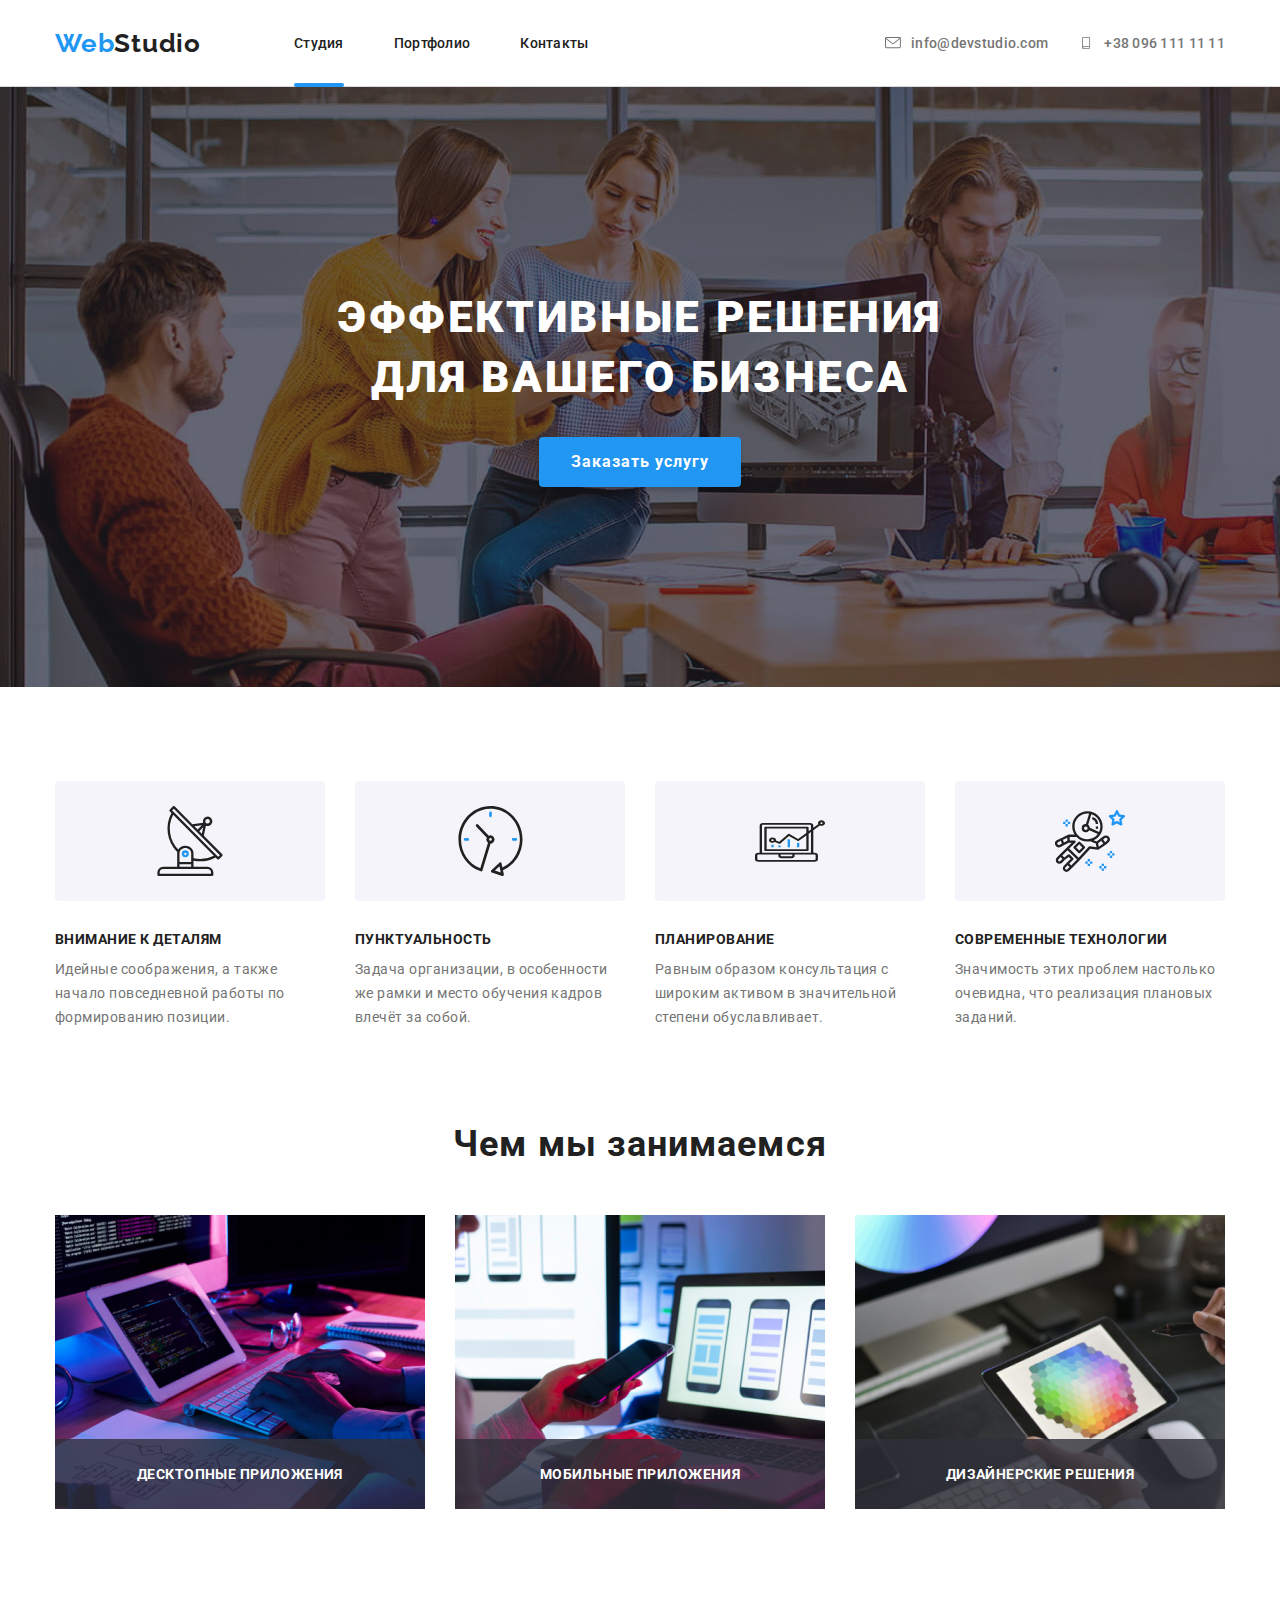
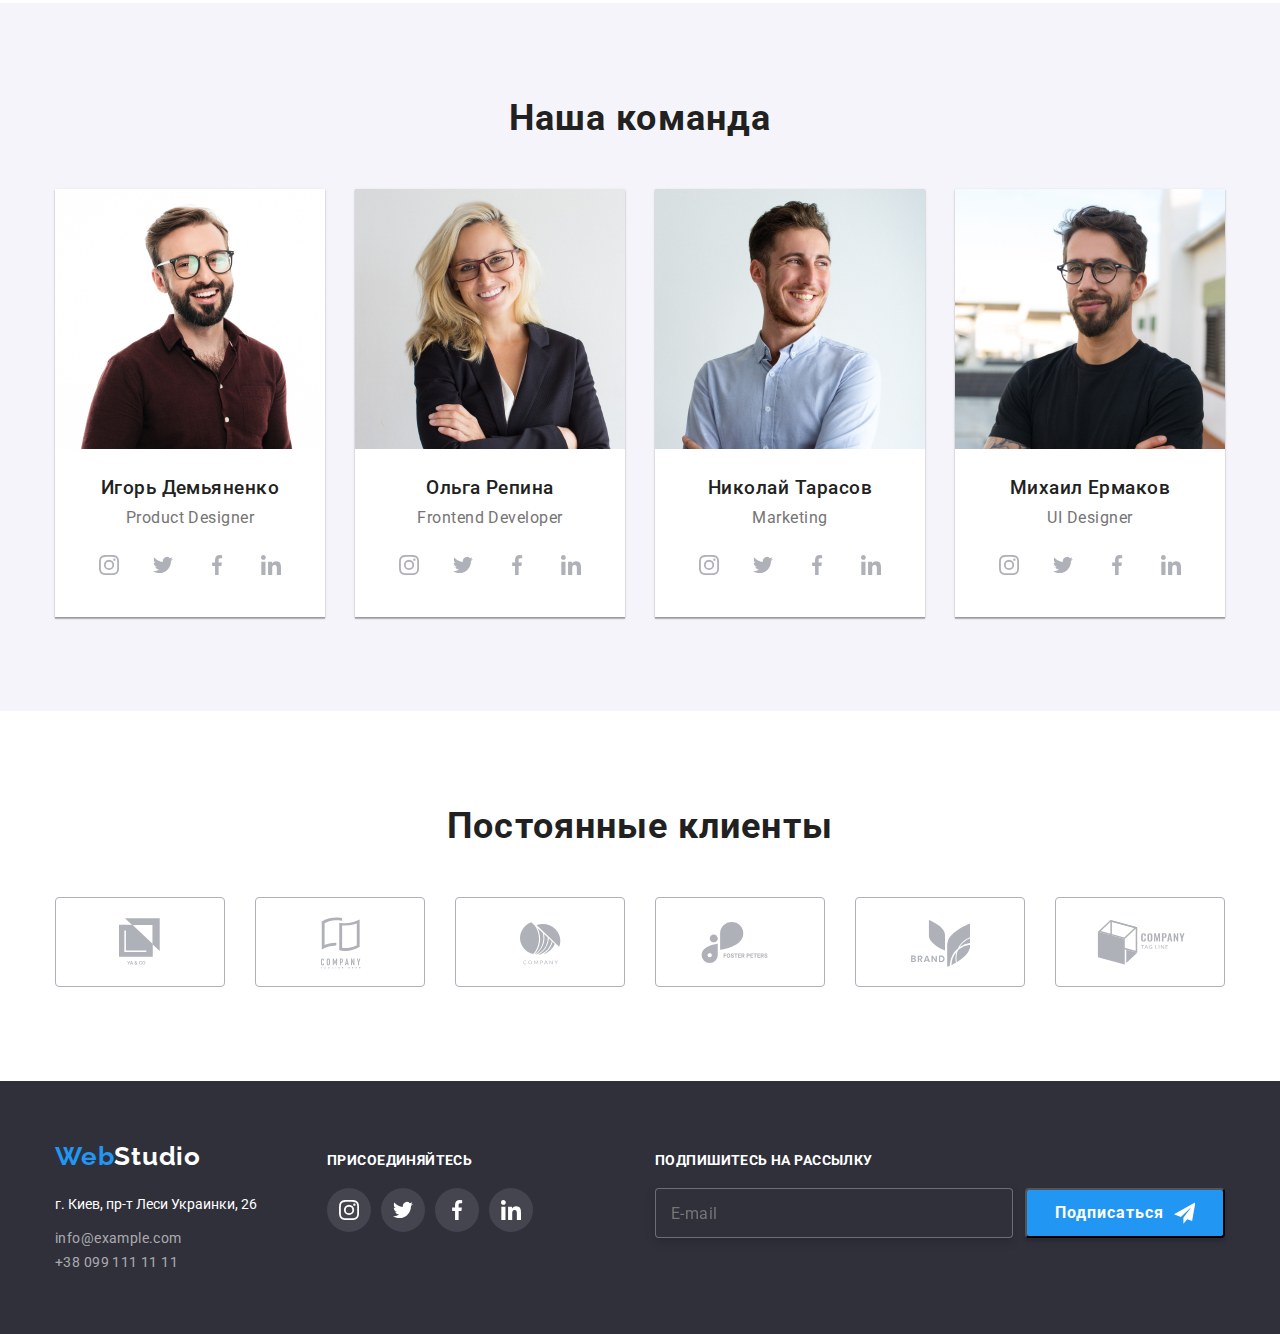
==== index.html @ ad1b76b8 "bem in services section" ====
<!DOCTYPE html>
<html lang="ru">
  
<head>
    <meta charset="utf-8">
    <meta name="description" content="Создание сайтов для любого бизнеса">
    <title>Web Studio (Version 2.0)</title>
    <link href="https://fonts.googleapis.com/css2?family=Raleway:wght@700&family=Roboto:wght@400;500;700;900&display=swap" rel="stylesheet">
    <link rel="stylesheet" href="https://cdnjs.cloudflare.com/ajax/libs/modern-normalize/1.0.0/modern-normalize.min.css">
    <link rel="stylesheet" href="./css/styles.css">
</head>
  
  <body>
    <header class="header">
      <div class="container page-head__container">
        <nav class="main-nav">
          <a href="index.html" class="logo"><span class="logo__part-web">Web</span>Studio</a>
      
          <ul class="page-navigation">
            <li class="page-navigation__item"><a href="./index.html" class="page-navigation__link page-navigation__link--is-active">Студия</a></li>
            <li class="page-navigation__item"><a href="./portfolio.html" class="page-navigation__link">Портфолио</a></li>
            <li class="page-navigation__item"><a href="#contacts" class="page-navigation__link">Контакты</a></li>
          </ul>
        </nav>

        <address class="address">
          <a href="mailto:info@devstudio.com" class="address__link">
            <svg class="address__icon" width="16" height="12">
              <use href="./images/symbol-defs.svg#icon-envelope"></use>
            </svg>info@devstudio.com</a>
          <a href="tel:+380961111111" class="address__link">
            <svg class="address__icon" width="16" height="12">
              <use href="./images/symbol-defs.svg#icon-smartphone"></use>
            </svg>+38 096 111 11 11</a>
        </address>
      </div>
    </header>
    
    <main>
      <section class="page-hero">
          <h1 class="page-hero__title">Эффективные решения для вашего бизнеса</h1>
          <button type="button" class="page-hero__button" data-modal-open>Заказать услугу</button>
      </section>
      
      <section class="features">
        <div class="container">
          <h2 class="features__title">Особенности</h2>
          
          <ul class="feature-cards">
            <li class="feature-cards__item icon-antenna">
              <h3 class="feature-cards__title">Внимание к деталям</h3>
              <p class="feature-cards__text">Идейные соображения, а также начало повседневной работы по формированию позиции.</p>
            </li>
          
            <li class="feature-cards__item icon-clock">
              <h3 class="feature-cards__title">Пунктуальность</h3>
              <p class="feature-cards__text">Задача организации, в особенности же рамки и место обучения кадров влечёт за собой.</p>
            </li>
            <li class="feature-cards__item icon-diagram">
              <h3 class="feature-cards__title">Планирование</h3>
              <p class="feature-cards__text">Равным образом консультация с широким активом в значительной степени обуславливает.</p>
            </li>

            <li class="feature-cards__item icon-astronaut">
              <h3 class="feature-cards__title">Современные технологии</h3>
              <p class="feature-cards__text">Значимость этих проблем настолько очевидна, что реализация плановых заданий.</p>
            </li>
          </ul>
        </div>
      </section>
      
      <section class="services-container">
        <div class="container">
          <h2 class="section-titles">Чем мы занимаемся</h2>
          <ul>
            <li>
              <div class="services-thumb">
              <img src="images/coding.jpg" alt="Набор кода" width="370">
              <p class="services-title">Десктопные приложения</p>
              </div>
            </li>

            <li>
              <div class="services-thumb">
              <img src="images/adaptivesite.jpg" alt="Адаптация сайта к разным устройствам" width="370">
              <p class="services-title">Мобильные приложения</p>
              </div>
            </li>

            <li>
              <div class="services-thumb">
              <img src="images/design.jpg" alt="Дизайн" width="370">
              <p class="services-title">Дизайнерские решения</p>
              </div>
            </li>
          </ul>
        </div>
      </section>
      
      <section class="team-container">
        <div class="container">
          <h2 class="section-titles">Наша команда</h2>
          <ul>
            <li class="employee-card">
              <img src="images/IgorDemyanenko.jpg" alt="Игорь Демьяненко" width="270">
              <div class="employee-card-description">
                <h3 class="title-employee-card">Игорь Демьяненко</h3>
                <p lang="en" class="employee-position">Product Designer</p>
                <ul>
                  <li class="social-icons-item">
                    <a href="http://instagram.com/" target="_blank" rel="noopener noreferer"
                    aria-label="Instagram">
                    <svg class="social-icon" width="16" height="12">
                      <use href="./images/symbol-defs.svg#icon-instagram"></use>
                    </svg>
                    </a>
                  </li>
                  <li class="social-icons-item">
                    <a href="https://twitter.com/" target="_blank" rel="noopener noreferer"
                      aria-label="Twitter">
                      <svg class="social-icon" width="16" height="12">
                        <use href="./images/symbol-defs.svg#icon-twitter"></use>
                      </svg>
                    </a>
                  </li>
                  <li class="social-icons-item">
                    <a href="https://www.facebook.com/" target="_blank" rel="noopener noreferer"
                    aria-label="Facebook">
                      <svg class="social-icon" width="16" height="12">
                        <use href="./images/symbol-defs.svg#icon-facebook"></use>
                      </svg>
                    </a>
                  </li>
                  <li class="social-icons-item">
                    <a href="https://www.linkedin.com/" target="_blank" rel="noopener noreferer"
                      aria-label="Linkedin">
                      <svg class="social-icon" width="16" height="12">
                        <use href="./images/symbol-defs.svg#icon-linkedin"></use>
                      </svg>
                    </a>
                  </li>
                </ul>
              </div>
            </li>

            <li class="employee-card">
              <img src="images/OlgaRepina.jpg" alt="Ольга Репина" width="270">
              <div class="employee-card-description">
                <h3 class="title-employee-card">Ольга Репина</h3>
                <p lang="en" class="employee-position">Frontend Developer</p>
                <ul>
                  <li class="social-icons-item">
                    <a href="http://instagram.com/" target="_blank" rel="noopener noreferer" aria-label="Instagram">
                      <svg class="social-icon" width="16" height="12">
                        <use href="./images/symbol-defs.svg#icon-instagram"></use>
                      </svg>
                    </a>
                  </li>
                  <li class="social-icons-item">
                    <a href="https://twitter.com/" target="_blank" rel="noopener noreferer" aria-label="Twitter">
                      <svg class="social-icon" width="16" height="12">
                        <use href="./images/symbol-defs.svg#icon-twitter"></use>
                      </svg>
                    </a>
                  </li>
                  <li class="social-icons-item">
                    <a href="https://www.facebook.com/" target="_blank" rel="noopener noreferer" aria-label="Facebook">
                      <svg class="social-icon" width="16" height="12">
                        <use href="./images/symbol-defs.svg#icon-facebook"></use>
                      </svg>
                    </a>
                  </li>
                  <li class="social-icons-item">
                    <a href="https://www.linkedin.com/" target="_blank" rel="noopener noreferer" aria-label="Linkedin">
                      <svg class="social-icon" width="16" height="12">
                        <use href="./images/symbol-defs.svg#icon-linkedin"></use>
                      </svg>
                    </a>
                  </li>
                </ul>
             </div>
            </li>

            <li class="employee-card">
              <img src="images/NikolayTarasov.jpg" alt="Николай Тарасов" width="270">
              <div class="employee-card-description">
                <h3 class="title-employee-card">Николай Тарасов</h3>
                <p lang="en" class="employee-position">Marketing</p>
                <ul>
                  <li class="social-icons-item">
                    <a href="http://instagram.com/" target="_blank" rel="noopener noreferer" aria-label="Instagram">
                      <svg class="social-icon" width="16" height="12">
                        <use href="./images/symbol-defs.svg#icon-instagram"></use>
                      </svg>
                    </a>
                  </li>
                  <li class="social-icons-item">
                    <a href="https://twitter.com/" target="_blank" rel="noopener noreferer" aria-label="Twitter">
                      <svg class="social-icon" width="16" height="12">
                        <use href="./images/symbol-defs.svg#icon-twitter"></use>
                      </svg>
                    </a>
                  </li>
                  <li class="social-icons-item">
                    <a href="https://www.facebook.com/" target="_blank" rel="noopener noreferer" aria-label="Facebook">
                      <svg class="social-icon" width="16" height="12">
                        <use href="./images/symbol-defs.svg#icon-facebook"></use>
                      </svg>
                    </a>
                  </li>
                  <li class="social-icons-item">
                    <a href="https://www.linkedin.com/" target="_blank" rel="noopener noreferer" aria-label="Linkedin">
                      <svg class="social-icon" width="16" height="12">
                        <use href="./images/symbol-defs.svg#icon-linkedin"></use>
                      </svg>
                    </a>
                  </li>
                </ul>
              </div>
            </li>

            <li class="employee-card">
              <img src="images/MihailErmakov.jpg" alt="Михаил Ермаков" width="270">
              <div class="employee-card-description">
                <h3 class="title-employee-card">Михаил Ермаков</h3>
                <p lang="en" class="employee-position">UI Designer</p>
                <ul>
                  <li class="social-icons-item">
                    <a href="http://instagram.com/" target="_blank" rel="noopener noreferer" aria-label="Instagram">
                      <svg class="social-icon" width="16" height="12">
                        <use href="./images/symbol-defs.svg#icon-instagram"></use>
                      </svg>
                    </a>
                  </li>
                  <li class="social-icons-item">
                    <a href="https://twitter.com/" target="_blank" rel="noopener noreferer" aria-label="Twitter">
                      <svg class="social-icon" width="16" height="12">
                        <use href="./images/symbol-defs.svg#icon-twitter"></use>
                      </svg>
                    </a>
                  </li>
                  <li class="social-icons-item">
                    <a href="https://www.facebook.com/" target="_blank" rel="noopener noreferer" aria-label="Facebook">
                      <svg class="social-icon" width="16" height="12">
                        <use href="./images/symbol-defs.svg#icon-facebook"></use>
                      </svg>
                    </a>
                  </li>
                  <li class="social-icons-item">
                    <a href="https://www.linkedin.com/" target="_blank" rel="noopener noreferer" aria-label="Linkedin">
                      <svg class="social-icon" width="16" height="12">
                        <use href="./images/symbol-defs.svg#icon-linkedin"></use>
                      </svg>
                    </a>
                  </li>
                </ul>
              </div>
            </li>
          </ul>
        </div>
      </section>

      <section class="regular-customers-container">
        <div class="container">
          <h2 class="section-titles">Постоянные клиенты</h2>
          <ul>
            <li class="customer-card">
              <a class="customer-links" href="" target="_blank" rel="noopener noreferer">
                <svg class="customer-icons logo-1">
                  <use href="./images/symbol-defs.svg#icon-logo-1"></use>
                </svg>
              </a>
            </li>
            
            <li class="customer-card">
              <a class="customer-links" href="" target="_blank" rel="noopener noreferer">
                <svg class="customer-icons logo-2">
                  <use href="./images/symbol-defs.svg#icon-logo-2"></use>
                </svg>
              </a>
            </li>

            <li class="customer-card">
              <a class="customer-links" href="" target="_blank" rel="noopener noreferer">
                <svg class="customer-icons logo-3">
                  <use href="./images/symbol-defs.svg#icon-logo-3"></use>
                </svg>
              </a>
            </li>

            <li class="customer-card">
              <a class="customer-links" href="" target="_blank" rel="noopener noreferer">
                <svg class="customer-icons logo-4">
                  <use href="./images/symbol-defs.svg#icon-logo-4"></use>
                </svg>
              </a>
            </li>

            <li class="customer-card">
              <a class="customer-links" href="" target="_blank" rel="noopener noreferer">
                <svg class="customer-icons logo-5">
                  <use href="./images/symbol-defs.svg#icon-logo-5"></use>
                </svg>
              </a>
            </li>

            <li class="customer-card">
              <a class="customer-links" href="" target="_blank" rel="noopener noreferer">
                <svg class="customer-icons logo-6">
                  <use href="./images/symbol-defs.svg#icon-logo-6"></use>
                </svg>
              </a>
            </li>
          </ul>
        </div>
      </section>
    </main>
   
    <footer class="footer">
      <div class="container" id="contacts">
        <div class="life-address">
          <a href="index.html" class="logo logo-footer"><span class="logo__part-web">Web</span>Studio</a>
          <address class="post-address">г. Киев, пр-т Леси Украинки, 26</address>
          <address class="footer-address-container">
            <a href="mailto:info@example.com" class="footer-address-link address-link">info@example.com<br></a>
            <a href="tel:+380991111111" class="footer-address-link address-link">+38 099 111 11 11</a>
          </address>
        </div>
        <div class="social-networks-container">
          <p class="footer-titles">Присоединяйтесь</p>
          <ul class="social-networks-list">
            <li class="social-icons-item">
              <a href="http://instagram.com/" target="_blank" rel="noopener noreferer" aria-label="Instagram">
                <svg class="social-icon social-icon-footer" width="16" height="12">
                  <use href="./images/symbol-defs.svg#icon-instagram"></use>
                </svg>
              </a>
            </li>
            <li class="social-icons-item">
              <a href="https://twitter.com/" target="_blank" rel="noopener noreferer" aria-label="Twitter">
                <svg class="social-icon social-icon-footer" width="16" height="12">
                  <use href="./images/symbol-defs.svg#icon-twitter"></use>
                </svg>
              </a>
            </li>
            <li class="social-icons-item">
              <a href="https://www.facebook.com/" target="_blank" rel="noopener noreferer" aria-label="Facebook">
                <svg class="social-icon social-icon-footer" width="16" height="12">
                  <use href="./images/symbol-defs.svg#icon-facebook"></use>
                </svg>
              </a>
            </li>
            <li class="social-icons-item">
              <a href="https://www.linkedin.com/" target="_blank" rel="noopener noreferer" aria-label="Linkedin">
                <svg class="social-icon social-icon-footer" width="16" height="12">
                  <use href="./images/symbol-defs.svg#icon-linkedin"></use>
                </svg>
              </a>
            </li>
          </ul>
        </div>

        <form class="contact-form-container" action="" method="POST">
          <label class="footer-titles" for="subscribe">Подпишитесь на рассылку</label>
          <div class="subscribe-input-button">
            <input class="email-input" type="email" name="email" placeholder="E-mail" id="subscribe" />
            <button class="subscribe-button" type="submit">
                Подписаться
                <svg class="subscribe-button-icon" width="24" height="24">
                  <use href="./images/symbol-defs.svg#icon-send"></use>
                </svg>
            </button>
          </div>
        </form>
      </div>
    </footer>

    <div class="backdrop is-hidden" data-modal>
      <div class="modal">
        <button type="button" class="modal-close-button" data-modal-close>
          <svg class="modal-close-icon">
            <use href="./images/symbol-defs.svg#icon-close-x"></use>
          </svg>
        </button>

        <form class="contact-form" action="" method="get">
          <p class="form-title">Оставьте свои данные, мы вам перезвоним</p>
          <div class="inputs-container">
            <label class="label-title" for="name">Имя</label>
            <div class="contact-input-container">
              <input class="contact-input" type="text" name="name" id="name" />
              <svg class="contact-input-icon">
                <use href="./images/symbol-defs.svg#icon-person"></use>
              </svg>
            </div>
            <label class="label-title" for="tel">Телефон</label>
            <div class="contact-input-container">
              <input class="contact-input" type="tel" name="tel" id="tel" />
              <svg class="contact-input-icon">
                <use href="./images/symbol-defs.svg#icon-phone"></use>
              </svg>
            </div>
            <label class="label-title" for="email">Почта</label>
            <div class="contact-input-container">
              <input class="contact-input" type="email" name="email" id="email" />
              <svg class="contact-input-icon">
                <use href="./images/symbol-defs.svg#icon-email"></use>
              </svg>
            </div>
            <label class="label-title" for="textarea">Комментарий</label>
            <textarea class="comment-area"
              name="comment"
              rows="5"
              placeholder="Введите текст"
              id="textarea">
            </textarea>
          </div>

          <label class="checkbox-container">
              <input class="checkbox" type="checkbox" name="message" />
              <span class="checkbox-icon"></span>
              <span class="checkbox-subscribe">Соглашаюсь с рассылкой и принимаю
                <a class="checkbox-link" href="">Условия договора</a>
              </span>
          </label>

          <button class="submit-contacts-button" type="submit">Отправить</button>
        </form>
      </div>
    </div>

    <script src="./js/modal.js"></script>
  </body>
</html>
---- css/styles.css ----
/* Base and general styles*/

ul {
  list-style-type: none;
  margin: 0px;
  padding: 0px;
}

a {
  text-decoration: none;
}

img {
  display: block;
}

.container {
  width: 1200px;
  padding-left: 15px;
  padding-right: 15px;
  margin-left: auto;
  margin-right: auto;
}

.feature-cards,
.services-container ul,
.team-container ul,
.regular-customers-container ul {
  display: flex;
  justify-content: space-between;
}

/* Page header */

.header {
  padding-top: 25px;
  padding-bottom: 25px;
  background: #ffffff;
  border-bottom: 1px solid rgba(0, 0, 0, 0.15);
}

/* Page header and main navigation containers */

.page-head__container,
.main-nav {
  display: flex;
  align-items: center;
}

/* Logo */

.logo {
  font-family: Raleway, sans-serif;
  font-style: normal;
  font-weight: bold;
  font-size: 26px;
  line-height: 31px;
  letter-spacing: 0.03em;
  color: #212121;

  transition-duration: 250ms;
  transition-timing-function: cubic-bezier(0.4, 0, 0.2, 1);
}

.logo__part-web {
  color: #2196f3;
}

/* Page navigation */

.page-navigation {
  display: flex;
  margin-left: 93px;
  font-family: "Roboto", sans-serif;
  font-style: normal;
  font-weight: 500;
  font-size: 14px;
  line-height: 16px;
  letter-spacing: 0.02em;
}

.page-navigation__item:not(:last-child) {
  margin-right: 50px;
}

.page-navigation__link {
  position: relative;
  display: block;
  color: #212121;
  padding-top: 10px;
  padding-bottom: 10px;
  transition-duration: 250ms;
  transition-timing-function: cubic-bezier(0.4, 0, 0.2, 1);
}

.page-navigation__link--is-active::after {
  position: absolute;
  left: 0;
  bottom: 0;
  content: "";
  display: block;
  width: 100%;
  height: 4px;
  background-color: #2196f3;
  border-radius: 2px;
  transform: translateY(26px);
  opacity: 1;
}

/* Header address container */

.address {
  display: flex;
  margin-left: auto;
  font-family: "Roboto", sans-serif;
  font-style: normal;
  font-weight: 500;
  font-size: 14px;
  line-height: 16px;
  letter-spacing: 0.02em;
}

.address__link {
  display: flex;
  align-items: center;
  justify-content: center;
  color: #757575;
  transition-duration: 250ms;
  transition-timing-function: cubic-bezier(0.4, 0, 0.2, 1);
}

.address__link:not(:last-child) {
  margin-right: 30px;
}

.address__icon {
  margin-right: 10px;
  fill: #757575;

  transition-duration: 250ms;
  transition-timing-function: cubic-bezier(0.4, 0, 0.2, 1);
}

/* Page hero */

.page-hero {
  height: 600px;
  max-width: 1600px;
  padding-top: 200px;
  padding-bottom: 200px;
  font-family: "Roboto", sans-serif;
  font-style: normal;
  text-align: center;
  background-color: #2f303a;
  background-image: linear-gradient(
      rgba(47, 48, 58, 0.4),
      rgba(47, 48, 58, 0.4)
    ),
    url(../images/hero-background.jpg);
  background-size: cover;
}

.page-hero__title {
  font-weight: 900;
  font-size: 44px;
  line-height: 60px;
  text-transform: uppercase;
  color: #ffffff;
  letter-spacing: 0.06em;
  margin-top: 0px;
  margin-bottom: 30px;
  width: 696px;
  margin-left: auto;
  margin-right: auto;
}

.page-hero__button {
  background-color: #2196f3;
  box-shadow: 0px 4px 4px rgba(0, 0, 0, 0.15);
  font-weight: bold;
  font-size: 16px;
  line-height: 30px;
  display: flex;
  text-align: center;
  border-radius: 4px;
  border: 0px;
  letter-spacing: 0.06em;
  color: #ffffff;
  min-width: 200px;
  min-height: 50px;
  padding: 10px 32px;
  margin-left: auto;
  margin-right: auto;
  transition-duration: 250ms;
  transition-timing-function: cubic-bezier(0.4, 0, 0.2, 1);
}

/* Features section */

.features {
  background: #ffffff;
  font-family: "Roboto", sans-serif;
  font-style: normal;
  letter-spacing: 0.03em;
  padding: 94px 0px;
}

.features__title {
  display: none;
}

.feature-cards__item::before {
  content: "";
  display: block;
  width: 270px;
  height: 120px;
  margin-bottom: 30px;
  background-size: contain;
  background-repeat: no-repeat;
  background-position: center;
  background-color: #f5f4fa;
  border-radius: 4px;
}

.icon-antenna::before {
  background-image: url(../images/antenna.svg);
  background-size: 70px 70px;
}

.icon-clock::before {
  background-image: url(../images/clock.svg);
  background-size: 67px 70px;
}

.icon-diagram::before {
  background-image: url(../images/diagram.svg);
  background-size: 70px 54px;
}

.icon-astronaut::before {
  background-image: url(../images/astronaut.svg);
  background-size: 70px 70px;
}

.feature-cards__title {
  text-transform: uppercase;
  font-weight: bold;
  font-size: 14px;
  line-height: 16px;
  color: #212121;
  margin-top: 0px;
  margin-bottom: 10px;
}

.feature-cards__text {
  font-weight: normal;
  font-size: 14px;
  line-height: 24px;
  color: #757575;
  margin-top: 0px;
  margin-bottom: 0px;
  width: 270px;
}

/* Services section */

.services-container {
  background: #ffffff;
  padding-bottom: 94px;
}

.services-thumb {
  position: relative;
}

.services-title {
  position: absolute;
  bottom: 0%;
  width: 100%;
  height: 70px;
  margin: 0px;
  padding-top: 27px;
  padding-bottom: 27px;
  background-color: rgba(47, 48, 58, 0.8);
  font-family: Roboto;
  font-style: normal;
  font-weight: bold;
  font-size: 14px;
  line-height: 16px;
  text-align: center;
  letter-spacing: 0.03em;
  text-transform: uppercase;
  color: #ffffff;
}

.section-titles {
  font-family: "Roboto", sans-serif;
  font-style: normal;
  font-weight: bold;
  font-size: 36px;
  line-height: 42px;
  text-align: center;
  letter-spacing: 0.03em;
  color: #212121;
  margin-top: 0px;
  margin-bottom: 50px;
}

.team-container {
  background: #f5f4fa;
  padding: 94px 0px;
}

.employee-card {
  background: #ffffff;
  box-shadow: 0px 1px 3px rgba(0, 0, 0, 0.12), 0px 1px 1px rgba(0, 0, 0, 0.14),
    0px 2px 1px rgba(0, 0, 0, 0.2);
  font-family: "Roboto", sans-serif;
  font-style: normal;
  font-size: 16px;
  line-height: 19px;
  text-align: center;
  letter-spacing: 0.03em;
  width: 270px;
}

.employee-card-description {
  padding: 30px 32px;
}

.title-employee-card {
  font-weight: 500;
  color: #212121;
  margin-top: 0px;
  margin-bottom: 10px;
}

.employee-position {
  font-weight: normal;
  color: #757575;
  margin-top: 0px;
  margin-bottom: 16px;
}

.social-icons-item {
  width: 44px;
  height: 44px;
  padding: 12px;
  border-radius: 25px;
  background-color: rgba(255, 255, 255, 0.1);

  transition-duration: 250ms;
  transition-timing-function: cubic-bezier(0.4, 0, 0.2, 1);
}

.social-icon {
  fill: #afb1b8;
  width: 20px;
  height: 20px;
  transition-duration: 250ms;
  transition-timing-function: cubic-bezier(0.4, 0, 0.2, 1);
}

.social-icon-footer {
  fill: #ffffff;
}

.regular-customers-container {
  padding: 94px 0px;
  background-color: #ffffff;
}

.customer-card {
  width: 170px;
  height: 90px;
  border: 1px solid #afb1b8;
  border-radius: 4px;

  transition-duration: 250ms;
  transition-timing-function: cubic-bezier(0.4, 0, 0.2, 1);
}

.customer-links {
  display: block;
  width: 170px;
  height: 90px;

  transition-duration: 250ms;
  transition-timing-function: cubic-bezier(0.4, 0, 0.2, 1);
}

.customer-icons {
  fill: #afb1b8;

  transition-duration: 250ms;
  transition-timing-function: cubic-bezier(0.4, 0, 0.2, 1);
}

.logo-1 {
  width: 45px;
  height: 50px;
  margin: 20px 63px;
}

.logo-2 {
  width: 40px;
  height: 52px;
  margin: 19px 65px;
}

.logo-3 {
  width: 41px;
  height: 43px;
  margin: 24px 64px;
}

.logo-4 {
  width: 80px;
  height: 42px;
  margin: 24px 45px;
}

.logo-5 {
  width: 59px;
  height: 47px;
  margin: 22px 55px;
}

.logo-6 {
  width: 89px;
  height: 45px;
  margin: 22px 41px;
}

.footer {
  background: #2f303a;
  padding-top: 60px;
  padding-bottom: 60px;
}

#contacts {
  display: flex;
  align-items: baseline;
}

.logo-footer {
  color: #ffffff;
}

.post-address {
  color: #ffffff;
  font-size: 14px;
  line-height: 24px;
  font-family: "Roboto", sans-serif;
  font-style: normal;
  margin-bottom: 10px;
  margin-top: 20px;
}

.footer-address-container {
  font-family: "Roboto", sans-serif;
  font-weight: normal;
  font-style: normal;
  font-size: 14px;
  line-height: 24px;
  letter-spacing: 0.03em;
}

.footer-address-link {
  color: rgba(255, 255, 255, 0.6);
  inline-size: 10px;
}

.life-address {
  margin-right: 70px;
}

.footer-titles {
  display: block;
  margin-top: 0px;
  margin-bottom: 20px;
  font-family: Roboto;
  font-style: normal;
  font-weight: bold;
  font-size: 14px;
  line-height: 16px;
  letter-spacing: 0.03em;
  text-transform: uppercase;
  color: #ffffff;
}

.social-networks-container {
  margin-right: 93px;
}

.social-networks-list {
  display: flex;
}

.social-icons-item:not(:last-child) {
  margin-right: 10px;
}

.subscribe-input-button {
  display: flex;
}

.email-input {
  width: 358px;
  height: 50px;
  padding: 15px;
  border: 1px solid rgba(255, 255, 255, 0.3);
  filter: drop-shadow(0px 4px 4px rgba(0, 0, 0, 0.15));
  border-radius: 4px;
  background-color: #2f303a;
  font-family: Roboto, sans-serif;
  font-style: normal;
  font-weight: normal;
  font-size: 16px;
  line-height: 20px;
  letter-spacing: 0.03em;
  color: rgba(255, 255, 255, 0.6);
}

.subscribe-button {
  display: flex;
  align-items: center;
  width: 200px;
  height: 50px;
  padding: 10px 28px;
  margin-left: 12px;
  background: #2196f3;
  box-shadow: 0px 4px 4px rgba(0, 0, 0, 0.15);
  border-radius: 4px;
  font-family: Roboto, sans-serif;
  font-style: normal;
  font-weight: bold;
  font-size: 16px;
  line-height: 30px;
  letter-spacing: 0.06em;
  color: #ffffff;
  transition-duration: 250ms;
  transition-timing-function: cubic-bezier(0.4, 0, 0.2, 1);
}

.subscribe-button-icon {
  margin-left: 10px;
  fill: #ffffff;
  transition-duration: 250ms;
  transition-timing-function: cubic-bezier(0.4, 0, 0.2, 1);
}

.portfolio-page {
  padding-top: 94px;
  padding-bottom: 94px;
  background: #ffffff;
  font-family: "Roboto", sans-serif;
  font-style: normal;
}

.nav-projects {
  display: flex;
  justify-content: center;
  margin-bottom: 50px;
}

.nav-projects > li:not(:last-child) {
  margin-right: 8px;
}

.button-nav-projects {
  padding: 6px 22px;
  background: #f5f4fa;
  border: 0px;
  font-family: "Roboto", sans-serif;
  font-style: normal;
  font-weight: 500;
  font-size: 16px;
  line-height: 26px;
  text-align: center;
  letter-spacing: 0.03em;
  color: #212121;
  border-radius: 4px;

  transition-duration: 250ms;
  transition-timing-function: cubic-bezier(0.4, 0, 0.2, 1);
}

.projects-cards-container {
  display: flex;
  flex-wrap: wrap;
  margin-right: -30px;
  margin-bottom: -30px;
}

.project-card {
  margin-right: 30px;
  margin-bottom: 30px;
  flex-basis: calc((100% - 3 * 30px) / 3);
  align-content: stretch;
  background: #ffffff;
  box-sizing: border-box;
  width: 370px;

  transition-duration: 250ms;
  transition-timing-function: cubic-bezier(0.4, 0, 0.2, 1);
}

.project-link {
  transition-duration: 250ms;
  transition-timing-function: cubic-bezier(0.4, 0, 0.2, 1);
}

.project-thumb {
  position: relative;
  display: block;
  overflow: hidden;
}

.project-thumb::before {
  content: "";
  position: absolute;
  width: 100%;
  height: 100%;
  transform: translateY(100%);
  transition-duration: 250ms;
  transition-timing-function: cubic-bezier(0.4, 0, 0.2, 1);
}

.project-description {
  position: absolute;
  top: 0;
  left: 0;
  opacity: 0;
  pointer-events: none;
  margin: 0px;
  padding: 63px 24px;
  display: block;
  width: 100%;
  height: 100%;
  font-family: Roboto;
  font-style: normal;
  font-weight: normal;
  font-size: 18px;
  line-height: 28px;
  letter-spacing: 0.03em;
  color: #ffffff;
  transform: translateY(100%);
  transition-duration: 250ms;
  transition-timing-function: cubic-bezier(0.4, 0, 0.2, 1);
}

.project-card img {
  width: 100%;
  height: auto;
}

.project-card-description {
  padding: 20px 25px;
  border-bottom: 1px solid #eeeeee;
  border-right: 1px solid #eeeeee;
  border-left: 1px solid #eeeeee;
}

.title-project {
  font-weight: bold;
  font-size: 18px;
  line-height: 36px;
  letter-spacing: 0.06em;
  color: #212121;
  margin-top: 0px;
  margin-bottom: 5px;
}

.project-type {
  font-weight: normal;
  font-size: 16px;
  line-height: 30px;
  letter-spacing: 0.03em;
  color: #757575;
  margin: 0px;
}

.backdrop {
  position: fixed;
  top: 0;
  left: 0;
  width: 100%;
  height: 100%;
  background-color: rgba(0, 0, 0, 0.2);
}

.modal {
  position: absolute;
  top: 50%;
  left: 50%;
  padding: 40px;
  transform: translate(-50%, -50%) scale(1);
  transition-duration: 250ms;
  transition-timing-function: cubic-bezier(0.4, 0, 0.2, 1);
  width: 528px;
  height: 581px;
  box-shadow: 0px 1px 3px rgba(0, 0, 0, 0.12), 0px 1px 1px rgba(0, 0, 0, 0.14),
    0px 2px 1px rgba(0, 0, 0, 0.2);
  border-radius: 4px;
  background-color: #ffffff;
}

.backdrop.is-hidden {
  opacity: 0;
  pointer-events: none;
}

.backdrop.is-hidden .modal {
  transform: translate(-50%, -50%) scale(0.6);
}

.modal-close-button {
  position: absolute;
  top: 8px;
  right: 8px;
  width: 30px;
  height: 30px;
  padding: 0px;
  margin: 0px;
  background-color: #ffffff;
  outline-style: none;
  border: 1px solid rgba(0, 0, 0, 0.1);
  border-radius: 25px;
  transition-duration: 250ms;
  transition-timing-function: cubic-bezier(0.4, 0, 0.2, 1);
}

.modal-close-icon {
  position: absolute;
  top: 50%;
  left: 50%;
  transform: translate(-50%, -50%);
  width: 11px;
  height: 11px;
}

.contact-form-container {
  margin-left: auto;
}

.contact-form {
  display: flex;
  align-items: center;
  flex-direction: column;
  margin-top: 2px;
  font-family: Roboto, sans-serif;
  font-style: normal;
}

.inputs-container {
  width: 100%;
}

.form-title {
  margin-top: 0px;
  margin-bottom: 12px;
  font-weight: bold;
  font-size: 20px;
  line-height: 23px;
  text-align: center;
  letter-spacing: 0.03em;
  color: #212121;
}

.label-title {
  display: block;
  margin-bottom: 4px;
  font-weight: normal;
  font-size: 12px;
  line-height: 14px;
  letter-spacing: 0.01em;
  color: #757575;
}

.contact-input-container {
  position: relative;
}

.contact-input {
  display: block;
  padding: 0px 40px;
  margin-bottom: 10px;
  width: 100%;
  height: 40px;
  transition-duration: 250ms;
  transition-timing-function: cubic-bezier(0.4, 0, 0.2, 1);
  border: 1px solid rgba(33, 33, 33, 0.2);
  border-radius: 4px;
}

.contact-input-icon {
  position: absolute;
  top: 50%;
  left: 15px;
  transform: translate(0%, -50%);
  width: 15px;
  height: 12px;
  fill: #212121;
  transition-duration: 250ms;
  transition-timing-function: cubic-bezier(0.4, 0, 0.2, 1);
}

.comment-area {
  display: block;
  height: 120px;
  width: 100%;
  margin-bottom: 20px;
  border: 1px solid rgba(33, 33, 33, 0.2);
  border-radius: 4px;
  transition-duration: 250ms;
  transition-timing-function: cubic-bezier(0.4, 0, 0.2, 1);
}

.checkbox-container {
  position: relative;
  display: flex;
  align-items: center;
  margin-bottom: 30px;
  text-align: center;
}

.checkbox {
  position: absolute;
  appearance: none;
}

.checkbox-icon {
  display: inline-block;
  width: 15px;
  height: 15px;
  margin-right: 8px;
  border: 2px solid #212121;
  border-radius: 2px;
  transition-duration: 250ms;
  transition-timing-function: cubic-bezier(0.4, 0, 0.2, 1);
}

.checkbox-subscribe {
  font-weight: normal;
  font-size: 14px;
  line-height: 24px;
  letter-spacing: 0.03em;
  color: #757575;
}

.checkbox-link {
  font-weight: normal;
  font-size: 14px;
  line-height: 24px;
  letter-spacing: 0.03em;
  color: #2196f3;
  text-decoration: underline;
}

.submit-contacts-button {
  padding: 10px 55px;
  text-align: center;
  width: 200px;
  height: 50px;
  font-weight: bold;
  font-size: 16px;
  line-height: 30px;
  text-align: center;
  letter-spacing: 0.06em;
  color: #ffffff;
  background: #2196f3;
  box-shadow: 0px 4px 4px rgba(0, 0, 0, 0.15);
  border: 0px;
  border-radius: 4px;
}

/*Псевдоклассы*/

.logo:focus {
  outline-color: #2196f3;
}

.page-navigation__link:hover,
.page-navigation:focus {
  color: #2196f3;
  outline-color: #2196f3;
}

.address__link:hover,
.address__link:focus {
  color: #2196f3;
  outline-color: #2196f3;
}

.address__link:hover .address__icon,
.address__link:focus .address__icon {
  fill: #2196f3;
}

.button-order-service:hover,
.button-order-service:focus {
  background-color: #ffffff;
  color: #2196f3;
  box-shadow: 0px 3px 1px rgba(0, 0, 0, 0.1), 0px 1px 2px rgba(0, 0, 0, 0.08),
    0px 2px 2px rgba(0, 0, 0, 0.12);
  outline: 0px;
}

.button-nav-projects:hover,
.button-nav-projects:focus {
  background: #2196f3;
  box-shadow: 0px 3px 1px rgba(0, 0, 0, 0.1), 0px 1px 2px rgba(0, 0, 0, 0.08),
    0px 2px 2px rgba(0, 0, 0, 0.12);
  color: #ffffff;
  border-radius: 4px;
  outline: 0px;
}

.project-card:hover,
.project-card:focus {
  box-shadow: 0px 1px 1px rgba(0, 0, 0, 0.12), 0px 4px 4px rgba(0, 0, 0, 0.06),
    1px 4px 6px rgba(0, 0, 0, 0.16);
}

.social-icons-item:hover,
.social-icons-item:focus {
  background-color: #2196f3;
  border-radius: 25px;
}

.social-icons-item:hover .social-icon,
.social-icons-item:focus .social-icon {
  fill: #ffffff;
}

.customer-links:hover .customer-icons,
.customer-links:focus .customer-icons {
  fill: #2196f3;
}

.customer-card:hover,
.customer-card:focus {
  border-color: #2196f3;
}

.project-link:hover .project-thumb::before,
.project-link:focus .project-thumb::before {
  transform: translateY(0px);
  background-color: rgba(33, 149, 243, 0.9);
}

.project-link:hover .project-description,
.project-link:focus .project-description {
  transform: translateY(0px);
  opacity: 1;
}

.subscribe-button:hover,
.subscribe-button:focus {
  background-color: #ffffff;
  color: #2196f3;
}

.subscribe-button:hover .subscribe-button-icon,
.subscribe-button:focus .subscribe-button-icon {
  fill: #2196f3;
}

.modal-close-button:hover .modal-close-icon,
.modal-close-button:focus .modal-close-icon {
  fill: #2196f3;
}

.contact-input:focus {
  outline-color: #2196f3;
}

.contact-input:focus + .contact-input-icon {
  fill: #2196f3;
}

.comment-area:focus {
  outline-color: #2196f3;
}

.checkbox:focus + .checkbox-icon {
  border-color: #2196f3;
}

.modal-close-button:focus {
  border-color: #2f303a;
}

.checkbox:checked + .checkbox-icon {
  background-color: #2196f3;
  background-image: url("../images/icon-check.svg");
  background-size: contain;
  background-origin: border-box;
  border-color: #2196f3;
}
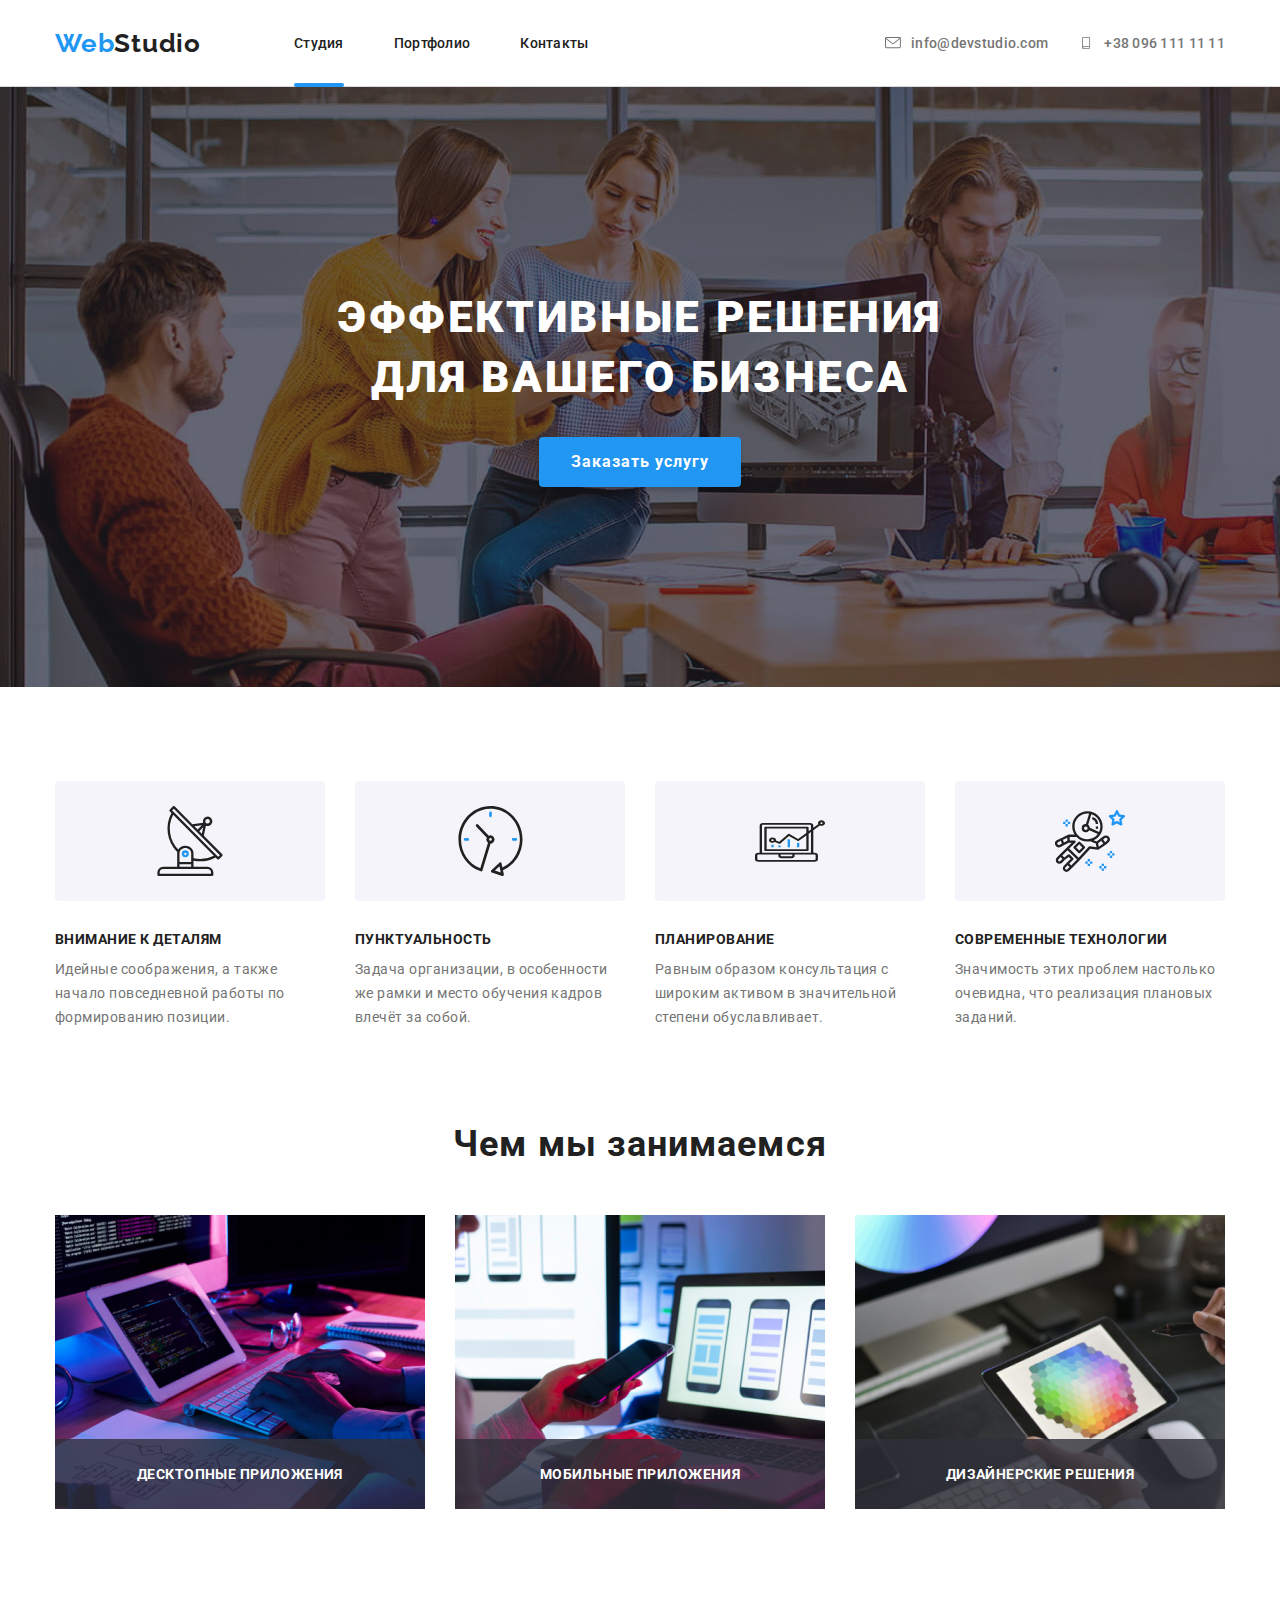
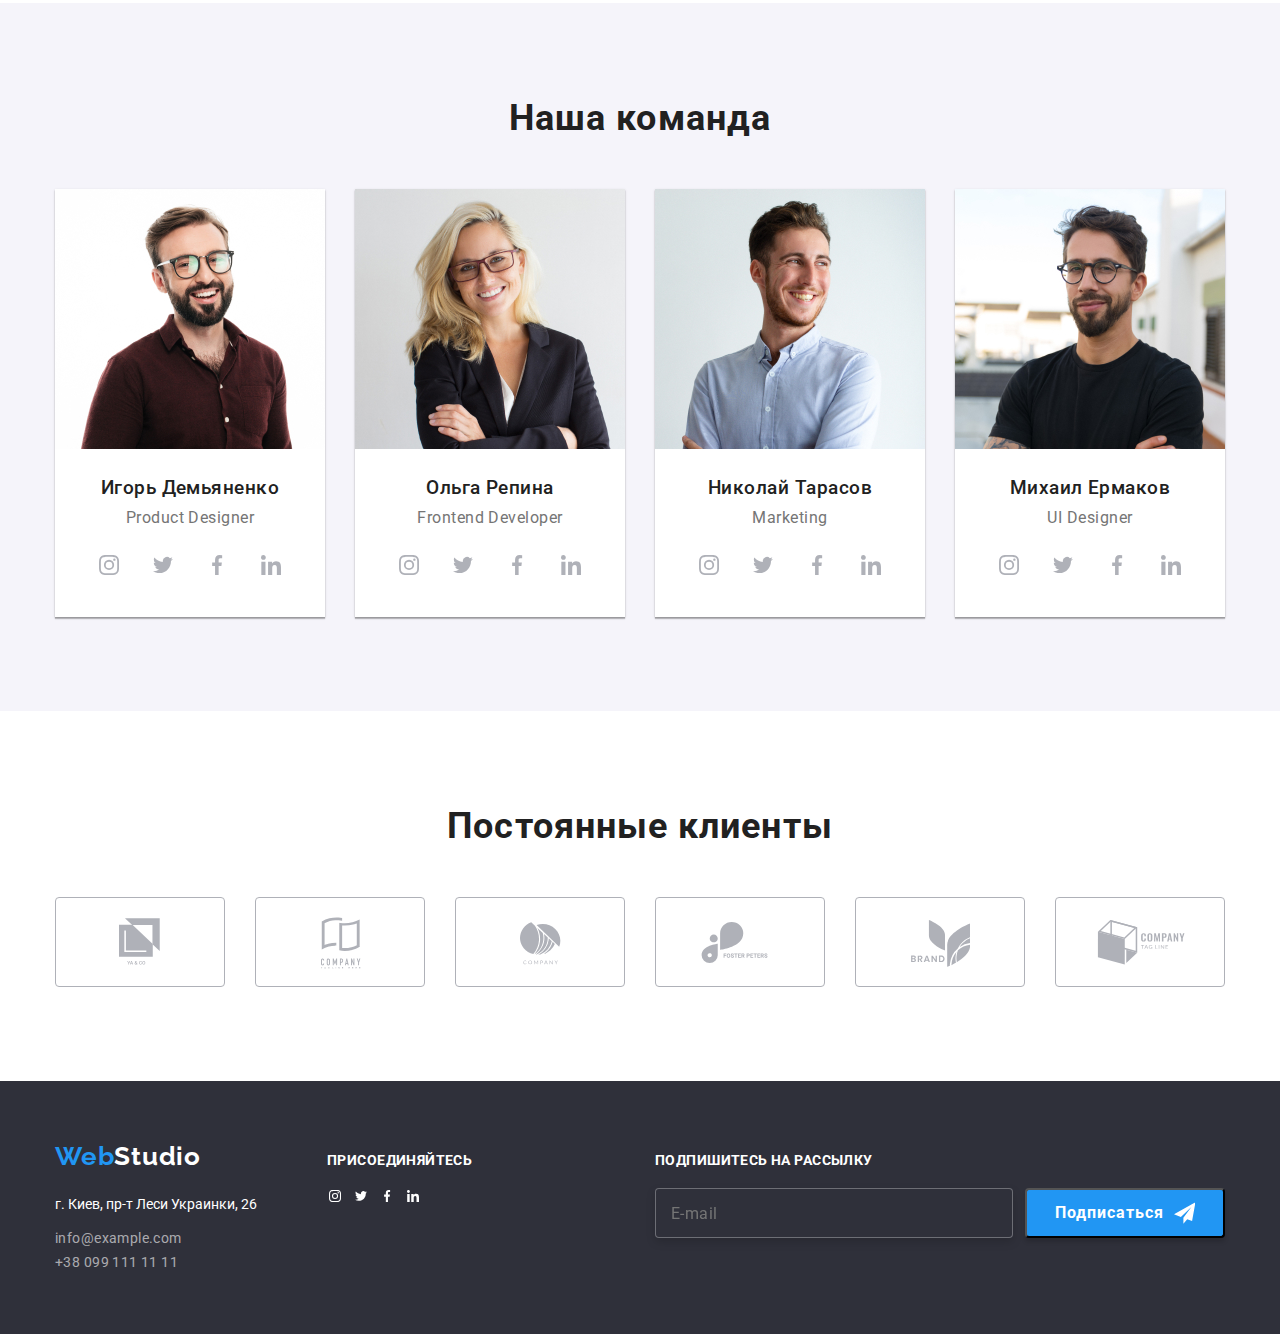
==== commit 984d1ec3: "bem in team section" ====
--- a/index.html
+++ b/index.html
@@ -69,72 +69,72 @@
         </div>
       </section>
       
-      <section class="services-container">
+      <section class="services">
         <div class="container">
           <h2 class="section-titles">Чем мы занимаемся</h2>
-          <ul>
+          <ul class="service-cards">
             <li>
-              <div class="services-thumb">
+              <div class="service-cards__thumb">
               <img src="images/coding.jpg" alt="Набор кода" width="370">
-              <p class="services-title">Десктопные приложения</p>
+              <p class="service-cards__title">Десктопные приложения</p>
               </div>
             </li>
 
             <li>
-              <div class="services-thumb">
+              <div class="service-cards__thumb">
               <img src="images/adaptivesite.jpg" alt="Адаптация сайта к разным устройствам" width="370">
-              <p class="services-title">Мобильные приложения</p>
+              <p class="service-cards__title">Мобильные приложения</p>
               </div>
             </li>
 
             <li>
-              <div class="services-thumb">
+              <div class="service-cards__thumb">
               <img src="images/design.jpg" alt="Дизайн" width="370">
-              <p class="services-title">Дизайнерские решения</p>
+              <p class="service-cards__title">Дизайнерские решения</p>
               </div>
             </li>
           </ul>
         </div>
       </section>
       
-      <section class="team-container">
+      <section class="team">
         <div class="container">
           <h2 class="section-titles">Наша команда</h2>
           <ul>
             <li class="employee-card">
               <img src="images/IgorDemyanenko.jpg" alt="Игорь Демьяненко" width="270">
-              <div class="employee-card-description">
-                <h3 class="title-employee-card">Игорь Демьяненко</h3>
-                <p lang="en" class="employee-position">Product Designer</p>
+              <div class="employee-card__thumb">
+                <h3 class="employee-card__title">Игорь Демьяненко</h3>
+                <p lang="en" class="employee-card__text">Product Designer</p>
                 <ul>
-                  <li class="social-icons-item">
+                  <li class="social-networks">
                     <a href="http://instagram.com/" target="_blank" rel="noopener noreferer"
                     aria-label="Instagram">
-                    <svg class="social-icon" width="16" height="12">
+                    <svg class="social-networks__icon" width="16" height="12">
                       <use href="./images/symbol-defs.svg#icon-instagram"></use>
                     </svg>
                     </a>
                   </li>
-                  <li class="social-icons-item">
+                  <li class="social-networks">
                     <a href="https://twitter.com/" target="_blank" rel="noopener noreferer"
                       aria-label="Twitter">
-                      <svg class="social-icon" width="16" height="12">
+                      <svg class="social-networks__icon" width="16" height="12">
                         <use href="./images/symbol-defs.svg#icon-twitter"></use>
                       </svg>
                     </a>
                   </li>
-                  <li class="social-icons-item">
+                  <li class="social-networks">
                     <a href="https://www.facebook.com/" target="_blank" rel="noopener noreferer"
                     aria-label="Facebook">
-                      <svg class="social-icon" width="16" height="12">
+                      <svg class="social-networks__icon" width="16" height="12">
                         <use href="./images/symbol-defs.svg#icon-facebook"></use>
                       </svg>
                     </a>
                   </li>
-                  <li class="social-icons-item">
+                  <li class="social-networks">
                     <a href="https://www.linkedin.com/" target="_blank" rel="noopener noreferer"
                       aria-label="Linkedin">
-                      <svg class="social-icon" width="16" height="12">
+                      <svg class="social-networks__icon" width="16" height="12">
                         <use href="./images/symbol-defs.svg#icon-linkedin"></use>
                       </svg>
                     </a>
@@ -145,34 +145,34 @@
 
             <li class="employee-card">
               <img src="images/OlgaRepina.jpg" alt="Ольга Репина" width="270">
-              <div class="employee-card-description">
-                <h3 class="title-employee-card">Ольга Репина</h3>
-                <p lang="en" class="employee-position">Frontend Developer</p>
+              <div class="employee-card__thumb">
+                <h3 class="employee-card__title">Ольга Репина</h3>
+                <p lang="en" class="employee-card__text">Frontend Developer</p>
                 <ul>
-                  <li class="social-icons-item">
+                  <li class="social-networks">
                     <a href="http://instagram.com/" target="_blank" rel="noopener noreferer" aria-label="Instagram">
-                      <svg class="social-icon" width="16" height="12">
+                      <svg class="social-networks__icon" width="16" height="12">
                         <use href="./images/symbol-defs.svg#icon-instagram"></use>
                       </svg>
                     </a>
                   </li>
-                  <li class="social-icons-item">
+                  <li class="social-networks">
                     <a href="https://twitter.com/" target="_blank" rel="noopener noreferer" aria-label="Twitter">
-                      <svg class="social-icon" width="16" height="12">
+                      <svg class="social-networks__icon" width="16" height="12">
                         <use href="./images/symbol-defs.svg#icon-twitter"></use>
                       </svg>
                     </a>
                   </li>
-                  <li class="social-icons-item">
+                  <li class="social-networks">
                     <a href="https://www.facebook.com/" target="_blank" rel="noopener noreferer" aria-label="Facebook">
-                      <svg class="social-icon" width="16" height="12">
+                      <svg class="social-networks__icon" width="16" height="12">
                         <use href="./images/symbol-defs.svg#icon-facebook"></use>
                       </svg>
                     </a>
                   </li>
-                  <li class="social-icons-item">
+                  <li class="social-networks">
                     <a href="https://www.linkedin.com/" target="_blank" rel="noopener noreferer" aria-label="Linkedin">
-                      <svg class="social-icon" width="16" height="12">
+                      <svg class="social-networks__icon" width="16" height="12">
                         <use href="./images/symbol-defs.svg#icon-linkedin"></use>
                       </svg>
                     </a>
@@ -183,34 +183,34 @@
 
             <li class="employee-card">
               <img src="images/NikolayTarasov.jpg" alt="Николай Тарасов" width="270">
-              <div class="employee-card-description">
-                <h3 class="title-employee-card">Николай Тарасов</h3>
-                <p lang="en" class="employee-position">Marketing</p>
+              <div class="employee-card__thumb">
+                <h3 class="employee-card__title">Николай Тарасов</h3>
+                <p lang="en" class="employee-card__text">Marketing</p>
                 <ul>
-                  <li class="social-icons-item">
+                  <li class="social-networks">
                     <a href="http://instagram.com/" target="_blank" rel="noopener noreferer" aria-label="Instagram">
-                      <svg class="social-icon" width="16" height="12">
+                      <svg class="social-networks__icon" width="16" height="12">
                         <use href="./images/symbol-defs.svg#icon-instagram"></use>
                       </svg>
                     </a>
                   </li>
-                  <li class="social-icons-item">
+                  <li class="social-networks">
                     <a href="https://twitter.com/" target="_blank" rel="noopener noreferer" aria-label="Twitter">
-                      <svg class="social-icon" width="16" height="12">
+                      <svg class="social-networks__icon" width="16" height="12">
                         <use href="./images/symbol-defs.svg#icon-twitter"></use>
                       </svg>
                     </a>
                   </li>
-                  <li class="social-icons-item">
+                  <li class="social-networks">
                     <a href="https://www.facebook.com/" target="_blank" rel="noopener noreferer" aria-label="Facebook">
-                      <svg class="social-icon" width="16" height="12">
+                      <svg class="social-networks__icon" width="16" height="12">
                         <use href="./images/symbol-defs.svg#icon-facebook"></use>
                       </svg>
                     </a>
                   </li>
-                  <li class="social-icons-item">
+                  <li class="social-networks">
                     <a href="https://www.linkedin.com/" target="_blank" rel="noopener noreferer" aria-label="Linkedin">
-                      <svg class="social-icon" width="16" height="12">
+                      <svg class="social-networks__icon" width="16" height="12">
                         <use href="./images/symbol-defs.svg#icon-linkedin"></use>
                       </svg>
                     </a>
@@ -221,34 +221,34 @@
 
             <li class="employee-card">
               <img src="images/MihailErmakov.jpg" alt="Михаил Ермаков" width="270">
-              <div class="employee-card-description">
-                <h3 class="title-employee-card">Михаил Ермаков</h3>
-                <p lang="en" class="employee-position">UI Designer</p>
+              <div class="employee-card__thumb">
+                <h3 class="employee-card__title">Михаил Ермаков</h3>
+                <p lang="en" class="employee-card__text">UI Designer</p>
                 <ul>
-                  <li class="social-icons-item">
+                  <li class="social-networks">
                     <a href="http://instagram.com/" target="_blank" rel="noopener noreferer" aria-label="Instagram">
-                      <svg class="social-icon" width="16" height="12">
+                      <svg class="social-networks__icon" width="16" height="12">
                         <use href="./images/symbol-defs.svg#icon-instagram"></use>
                       </svg>
                     </a>
                   </li>
-                  <li class="social-icons-item">
+                  <li class="social-networks">
                     <a href="https://twitter.com/" target="_blank" rel="noopener noreferer" aria-label="Twitter">
-                      <svg class="social-icon" width="16" height="12">
+                      <svg class="social-networks__icon" width="16" height="12">
                         <use href="./images/symbol-defs.svg#icon-twitter"></use>
                       </svg>
                     </a>
                   </li>
-                  <li class="social-icons-item">
+                  <li class="social-networks">
                     <a href="https://www.facebook.com/" target="_blank" rel="noopener noreferer" aria-label="Facebook">
-                      <svg class="social-icon" width="16" height="12">
+                      <svg class="social-networks__icon" width="16" height="12">
                         <use href="./images/symbol-defs.svg#icon-facebook"></use>
                       </svg>
                     </a>
                   </li>
-                  <li class="social-icons-item">
+                  <li class="social-networks">
                     <a href="https://www.linkedin.com/" target="_blank" rel="noopener noreferer" aria-label="Linkedin">
-                      <svg class="social-icon" width="16" height="12">
+                      <svg class="social-networks__icon" width="16" height="12">
                         <use href="./images/symbol-defs.svg#icon-linkedin"></use>
                       </svg>
                     </a>
--- a/css/styles.css
+++ b/css/styles.css
@@ -23,8 +23,8 @@
 }
 
 .feature-cards,
-.services-container ul,
-.team-container ul,
+.service-cards,
+.team ul,
 .regular-customers-container ul {
   display: flex;
   justify-content: space-between;
@@ -262,18 +262,33 @@
   width: 270px;
 }
 
+/* Section titles */
+
+.section-titles {
+  font-family: "Roboto", sans-serif;
+  font-style: normal;
+  font-weight: bold;
+  font-size: 36px;
+  line-height: 42px;
+  text-align: center;
+  letter-spacing: 0.03em;
+  color: #212121;
+  margin-top: 0px;
+  margin-bottom: 50px;
+}
+
 /* Services section */
 
-.services-container {
+.services {
   background: #ffffff;
   padding-bottom: 94px;
 }
 
-.services-thumb {
+.service-cards__thumb {
   position: relative;
 }
 
-.services-title {
+.service-cards__title {
   position: absolute;
   bottom: 0%;
   width: 100%;
@@ -293,20 +308,9 @@
   color: #ffffff;
 }
 
-.section-titles {
-  font-family: "Roboto", sans-serif;
-  font-style: normal;
-  font-weight: bold;
-  font-size: 36px;
-  line-height: 42px;
-  text-align: center;
-  letter-spacing: 0.03em;
-  color: #212121;
-  margin-top: 0px;
-  margin-bottom: 50px;
-}
-
-.team-container {
+/* Team section */
+
+.team {
   background: #f5f4fa;
   padding: 94px 0px;
 }
@@ -324,36 +328,35 @@
   width: 270px;
 }
 
-.employee-card-description {
+.employee-card__thumb {
   padding: 30px 32px;
 }
 
-.title-employee-card {
+.employee-card__title {
   font-weight: 500;
   color: #212121;
   margin-top: 0px;
   margin-bottom: 10px;
 }
 
-.employee-position {
+.employee-card__text {
   font-weight: normal;
   color: #757575;
   margin-top: 0px;
   margin-bottom: 16px;
 }
 
-.social-icons-item {
+.social-networks {
   width: 44px;
   height: 44px;
   padding: 12px;
   border-radius: 25px;
   background-color: rgba(255, 255, 255, 0.1);
-
-  transition-duration: 250ms;
-  transition-timing-function: cubic-bezier(0.4, 0, 0.2, 1);
-}
-
-.social-icon {
+  transition-duration: 250ms;
+  transition-timing-function: cubic-bezier(0.4, 0, 0.2, 1);
+}
+
+.social-networks__icon {
   fill: #afb1b8;
   width: 20px;
   height: 20px;
@@ -898,8 +901,8 @@
   fill: #2196f3;
 }
 
-.button-order-service:hover,
-.button-order-service:focus {
+.page-hero__button:hover,
+.page-hero__button:focus {
   background-color: #ffffff;
   color: #2196f3;
   box-shadow: 0px 3px 1px rgba(0, 0, 0, 0.1), 0px 1px 2px rgba(0, 0, 0, 0.08),
@@ -917,31 +920,31 @@
   outline: 0px;
 }
 
+.social-networks:hover,
+.social-networks:focus {
+  background-color: #2196f3;
+  border-radius: 25px;
+}
+
+.social-networks:hover .social-networks__icon,
+.social-networks:focus .social-networks__icon {
+  fill: #ffffff;
+}
+
+.customer-links:hover .customer-icons,
+.customer-links:focus .customer-icons {
+  fill: #2196f3;
+}
+
+.customer-card:hover,
+.customer-card:focus {
+  border-color: #2196f3;
+}
+
 .project-card:hover,
 .project-card:focus {
   box-shadow: 0px 1px 1px rgba(0, 0, 0, 0.12), 0px 4px 4px rgba(0, 0, 0, 0.06),
     1px 4px 6px rgba(0, 0, 0, 0.16);
-}
-
-.social-icons-item:hover,
-.social-icons-item:focus {
-  background-color: #2196f3;
-  border-radius: 25px;
-}
-
-.social-icons-item:hover .social-icon,
-.social-icons-item:focus .social-icon {
-  fill: #ffffff;
-}
-
-.customer-links:hover .customer-icons,
-.customer-links:focus .customer-icons {
-  fill: #2196f3;
-}
-
-.customer-card:hover,
-.customer-card:focus {
-  border-color: #2196f3;
 }
 
 .project-link:hover .project-thumb::before,
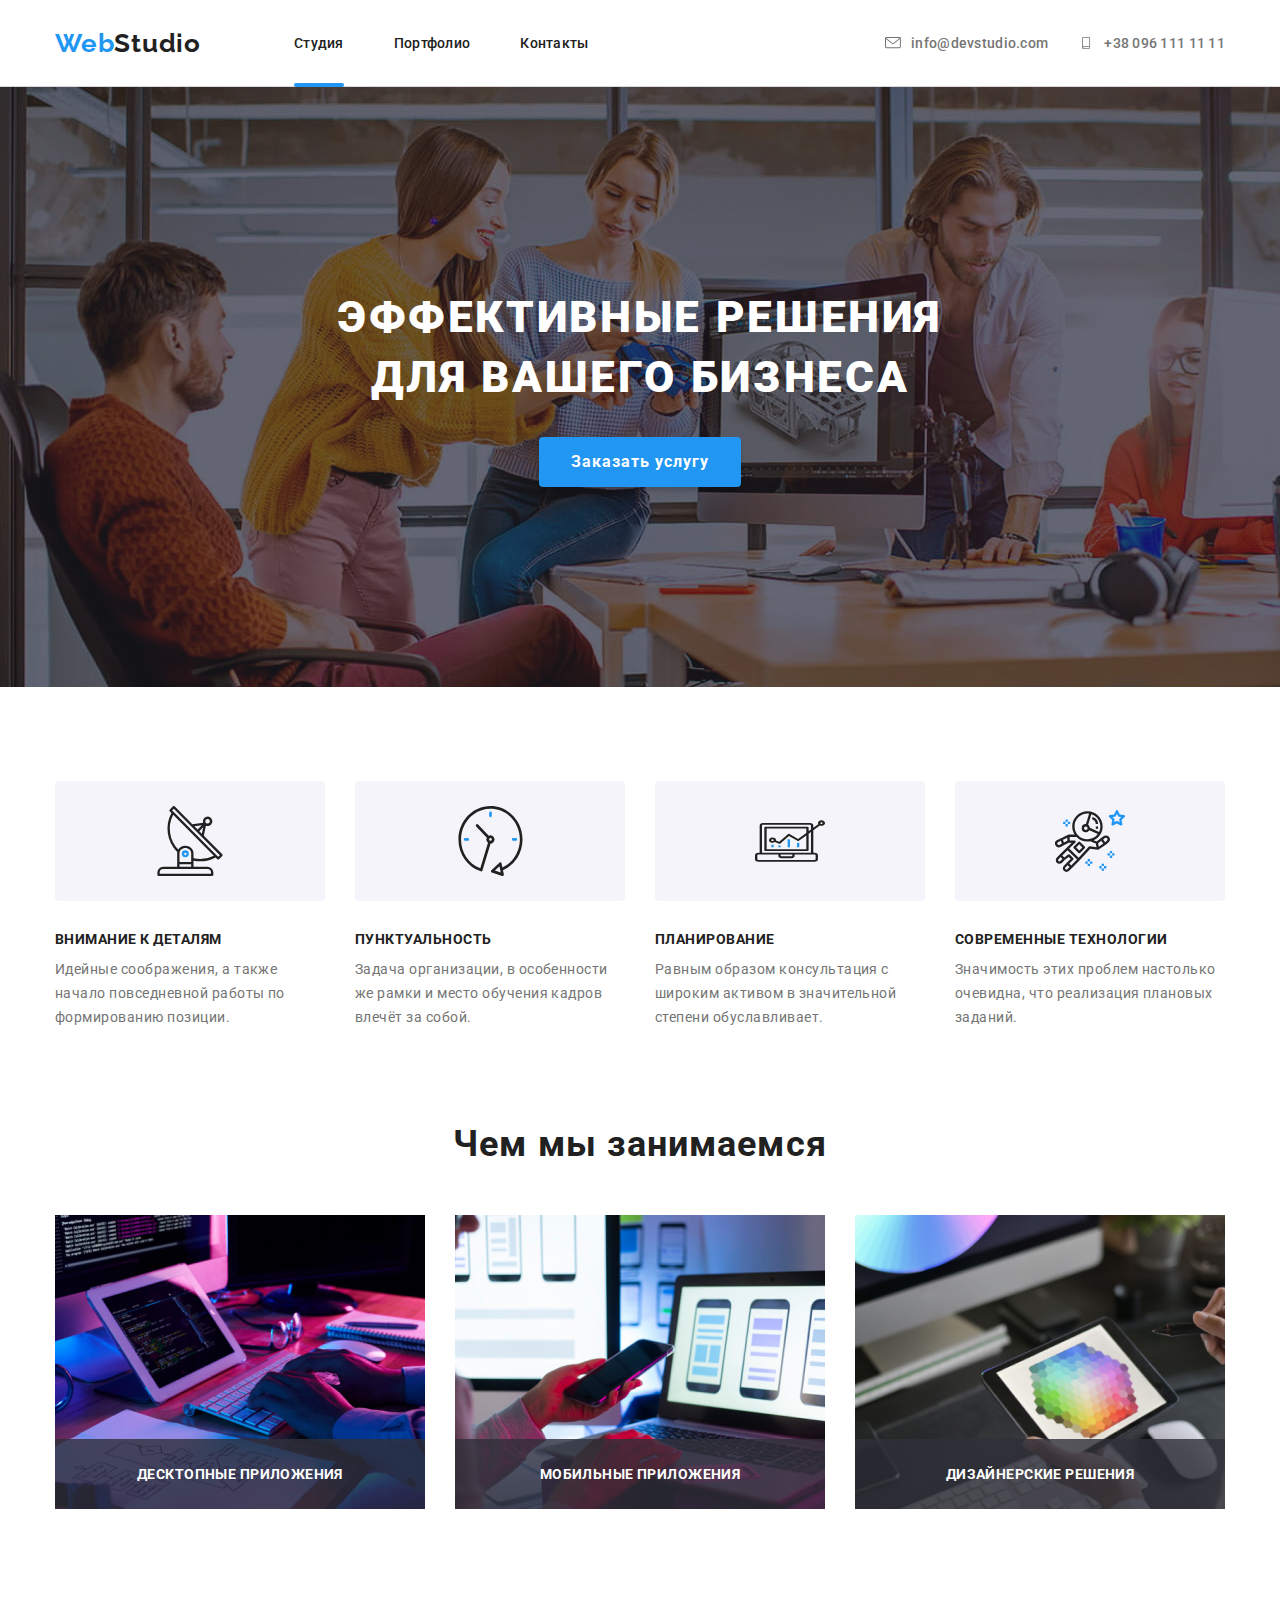
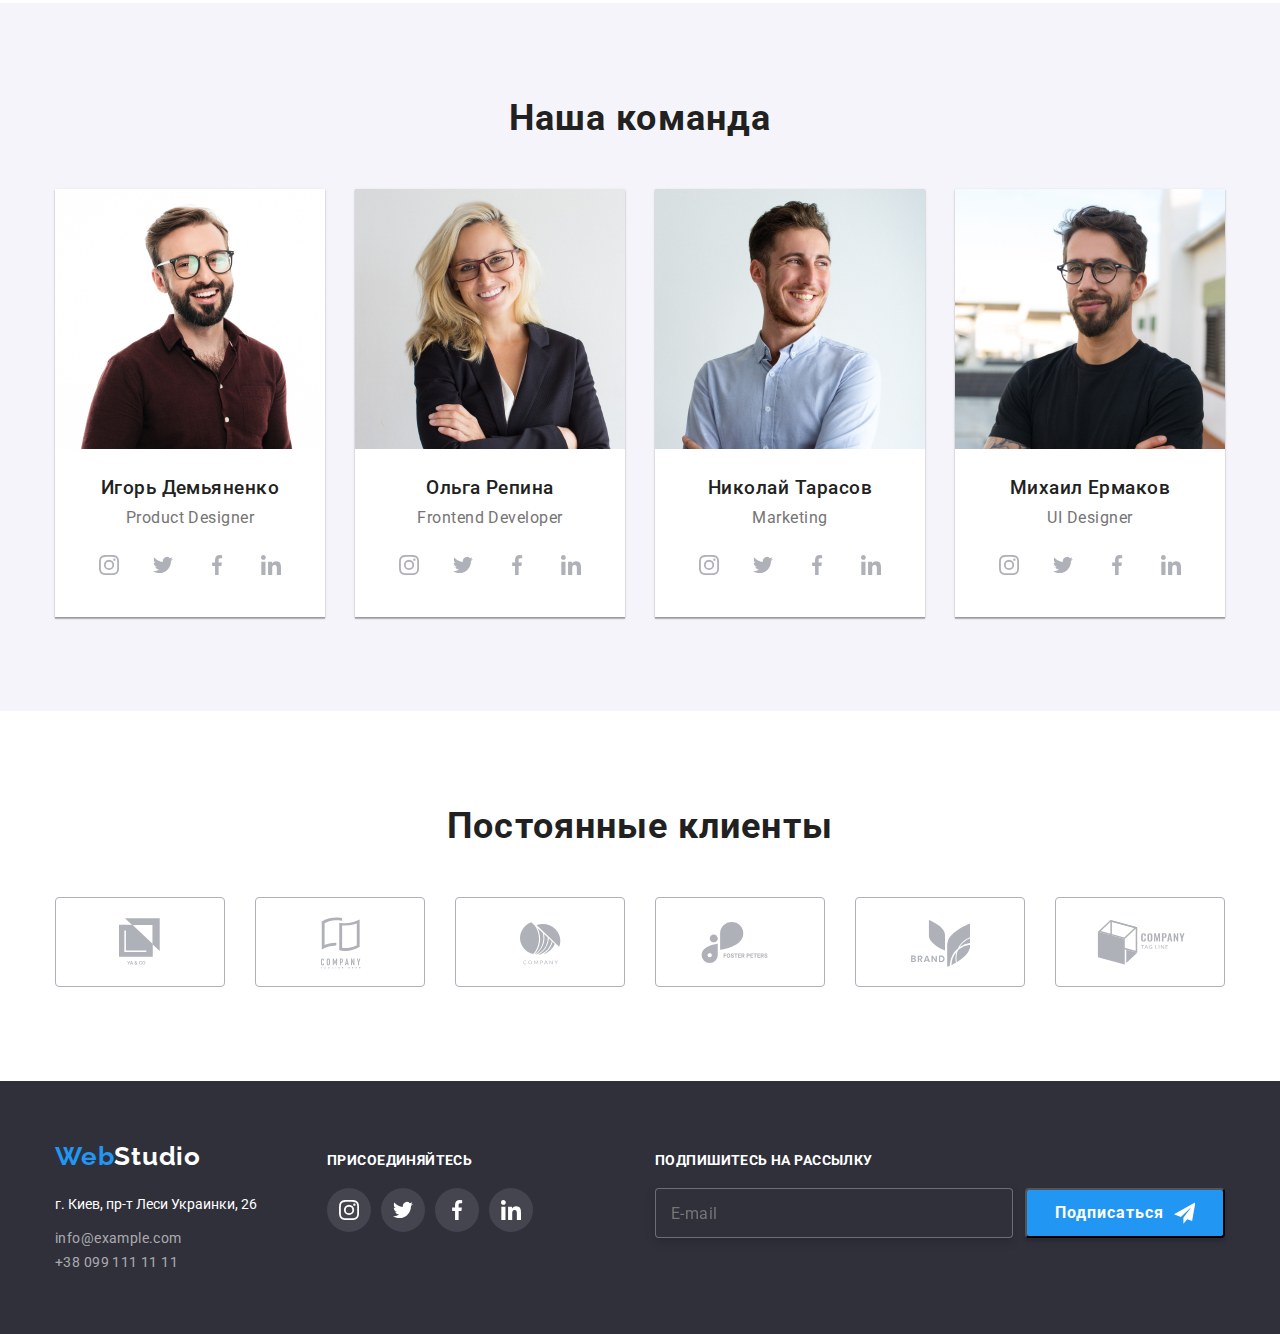
==== commit 04294c3e: "bem in portfolio page" ====
--- a/index.html
+++ b/index.html
@@ -46,24 +46,24 @@
         <div class="container">
           <h2 class="features__title">Особенности</h2>
           
-          <ul class="feature-cards">
-            <li class="feature-cards__item icon-antenna">
-              <h3 class="feature-cards__title">Внимание к деталям</h3>
-              <p class="feature-cards__text">Идейные соображения, а также начало повседневной работы по формированию позиции.</p>
+          <ul>
+            <li class="feature-card feature-card--icon-antenna">
+              <h3 class="feature-card__title">Внимание к деталям</h3>
+              <p class="feature-card__text">Идейные соображения, а также начало повседневной работы по формированию позиции.</p>
             </li>
           
-            <li class="feature-cards__item icon-clock">
-              <h3 class="feature-cards__title">Пунктуальность</h3>
-              <p class="feature-cards__text">Задача организации, в особенности же рамки и место обучения кадров влечёт за собой.</p>
-            </li>
-            <li class="feature-cards__item icon-diagram">
-              <h3 class="feature-cards__title">Планирование</h3>
-              <p class="feature-cards__text">Равным образом консультация с широким активом в значительной степени обуславливает.</p>
-            </li>
-
-            <li class="feature-cards__item icon-astronaut">
-              <h3 class="feature-cards__title">Современные технологии</h3>
-              <p class="feature-cards__text">Значимость этих проблем настолько очевидна, что реализация плановых заданий.</p>
+            <li class="feature-card feature-card--icon-clock">
+              <h3 class="feature-card__title">Пунктуальность</h3>
+              <p class="feature-card__text">Задача организации, в особенности же рамки и место обучения кадров влечёт за собой.</p>
+            </li>
+            <li class="feature-card feature-card--icon-diagram">
+              <h3 class="feature-card__title">Планирование</h3>
+              <p class="feature-card__text">Равным образом консультация с широким активом в значительной степени обуславливает.</p>
+            </li>
+
+            <li class="feature-card feature-card--icon-astronaut">
+              <h3 class="feature-card__title">Современные технологии</h3>
+              <p class="feature-card__text">Значимость этих проблем настолько очевидна, что реализация плановых заданий.</p>
             </li>
           </ul>
         </div>
@@ -72,25 +72,25 @@
       <section class="services">
         <div class="container">
           <h2 class="section-titles">Чем мы занимаемся</h2>
-          <ul class="service-cards">
+          <ul>
             <li>
-              <div class="service-cards__thumb">
+              <div class="service-card">
               <img src="images/coding.jpg" alt="Набор кода" width="370">
-              <p class="service-cards__title">Десктопные приложения</p>
+              <p class="service-card__title">Десктопные приложения</p>
               </div>
             </li>
 
             <li>
-              <div class="service-cards__thumb">
+              <div class="service-card">
               <img src="images/adaptivesite.jpg" alt="Адаптация сайта к разным устройствам" width="370">
-              <p class="service-cards__title">Мобильные приложения</p>
+              <p class="service-card__title">Мобильные приложения</p>
               </div>
             </li>
 
             <li>
-              <div class="service-cards__thumb">
+              <div class="service-card">
               <img src="images/design.jpg" alt="Дизайн" width="370">
-              <p class="service-cards__title">Дизайнерские решения</p>
+              <p class="service-card__title">Дизайнерские решения</p>
               </div>
             </li>
           </ul>
@@ -260,53 +260,53 @@
         </div>
       </section>
 
-      <section class="regular-customers-container">
+      <section class="regular-customers">
         <div class="container">
           <h2 class="section-titles">Постоянные клиенты</h2>
           <ul>
             <li class="customer-card">
-              <a class="customer-links" href="" target="_blank" rel="noopener noreferer">
-                <svg class="customer-icons logo-1">
+              <a class="customer-card__link" href="" target="_blank" rel="noopener noreferer">
+                <svg class="customer-card__icon customer-card__icon--logo-1">
                   <use href="./images/symbol-defs.svg#icon-logo-1"></use>
                 </svg>
               </a>
             </li>
             
             <li class="customer-card">
-              <a class="customer-links" href="" target="_blank" rel="noopener noreferer">
-                <svg class="customer-icons logo-2">
+              <a class="customer-card__link" href="" target="_blank" rel="noopener noreferer">
+                <svg class="customer-card__icon customer-card__icon--logo-2">
                   <use href="./images/symbol-defs.svg#icon-logo-2"></use>
                 </svg>
               </a>
             </li>
 
             <li class="customer-card">
-              <a class="customer-links" href="" target="_blank" rel="noopener noreferer">
-                <svg class="customer-icons logo-3">
+              <a class="customer-card__link" href="" target="_blank" rel="noopener noreferer">
+                <svg class="customer-card__icon customer-card__icon--logo-3">
                   <use href="./images/symbol-defs.svg#icon-logo-3"></use>
                 </svg>
               </a>
             </li>
 
             <li class="customer-card">
-              <a class="customer-links" href="" target="_blank" rel="noopener noreferer">
-                <svg class="customer-icons logo-4">
+              <a class="customer-card__link" href="" target="_blank" rel="noopener noreferer">
+                <svg class="customer-card__icon customer-card__icon--logo-4">
                   <use href="./images/symbol-defs.svg#icon-logo-4"></use>
                 </svg>
               </a>
             </li>
 
             <li class="customer-card">
-              <a class="customer-links" href="" target="_blank" rel="noopener noreferer">
-                <svg class="customer-icons logo-5">
+              <a class="customer-card__link" href="" target="_blank" rel="noopener noreferer">
+                <svg class="customer-card__icon customer-card__icon--logo-5">
                   <use href="./images/symbol-defs.svg#icon-logo-5"></use>
                 </svg>
               </a>
             </li>
 
             <li class="customer-card">
-              <a class="customer-links" href="" target="_blank" rel="noopener noreferer">
-                <svg class="customer-icons logo-6">
+              <a class="customer-card__link" href="" target="_blank" rel="noopener noreferer">
+                <svg class="customer-card__icon customer-card__icon--logo-6">
                   <use href="./images/symbol-defs.svg#icon-logo-6"></use>
                 </svg>
               </a>
@@ -318,41 +318,41 @@
    
     <footer class="footer">
       <div class="container" id="contacts">
-        <div class="life-address">
-          <a href="index.html" class="logo logo-footer"><span class="logo__part-web">Web</span>Studio</a>
-          <address class="post-address">г. Киев, пр-т Леси Украинки, 26</address>
-          <address class="footer-address-container">
-            <a href="mailto:info@example.com" class="footer-address-link address-link">info@example.com<br></a>
-            <a href="tel:+380991111111" class="footer-address-link address-link">+38 099 111 11 11</a>
+        <div class="footer__contacts-widget">
+          <a href="index.html" class="logo footer__logo"><span class="logo__part-web">Web</span>Studio</a>
+          <address class="footer__post-address">г. Киев, пр-т Леси Украинки, 26</address>
+          <address class="footer__address">
+            <a href="mailto:info@example.com" class="footer__address-link">info@example.com<br></a>
+            <a href="tel:+380991111111" class="footer__address-link">+38 099 111 11 11</a>
           </address>
         </div>
-        <div class="social-networks-container">
-          <p class="footer-titles">Присоединяйтесь</p>
-          <ul class="social-networks-list">
-            <li class="social-icons-item">
+        <div class="footer__social-networks-widget">
+          <p class="footer__title">Присоединяйтесь</p>
+          <ul class="footer__social-networks-list">
+            <li class="social-networks">
               <a href="http://instagram.com/" target="_blank" rel="noopener noreferer" aria-label="Instagram">
-                <svg class="social-icon social-icon-footer" width="16" height="12">
+                <svg class="social-networks__icon social-networks__icon--white" width="16" height="12">
                   <use href="./images/symbol-defs.svg#icon-instagram"></use>
                 </svg>
               </a>
             </li>
-            <li class="social-icons-item">
+            <li class="social-networks">
               <a href="https://twitter.com/" target="_blank" rel="noopener noreferer" aria-label="Twitter">
-                <svg class="social-icon social-icon-footer" width="16" height="12">
+                <svg class="social-networks__icon social-networks__icon--white" width="16" height="12">
                   <use href="./images/symbol-defs.svg#icon-twitter"></use>
                 </svg>
               </a>
             </li>
-            <li class="social-icons-item">
+            <li class="social-networks">
               <a href="https://www.facebook.com/" target="_blank" rel="noopener noreferer" aria-label="Facebook">
-                <svg class="social-icon social-icon-footer" width="16" height="12">
+                <svg class="social-networks__icon social-networks__icon--white" width="16" height="12">
                   <use href="./images/symbol-defs.svg#icon-facebook"></use>
                 </svg>
               </a>
             </li>
-            <li class="social-icons-item">
+            <li class="social-networks">
               <a href="https://www.linkedin.com/" target="_blank" rel="noopener noreferer" aria-label="Linkedin">
-                <svg class="social-icon social-icon-footer" width="16" height="12">
+                <svg class="social-networks__icon social-networks__icon--white" width="16" height="12">
                   <use href="./images/symbol-defs.svg#icon-linkedin"></use>
                 </svg>
               </a>
@@ -360,15 +360,16 @@
           </ul>
         </div>
 
-        <form class="contact-form-container" action="" method="POST">
-          <label class="footer-titles" for="subscribe">Подпишитесь на рассылку</label>
-          <div class="subscribe-input-button">
-            <input class="email-input" type="email" name="email" placeholder="E-mail" id="subscribe" />
+        <form class="footer__subscribe-form-widget" action="" method="POST">
+          <label class="footer__title" for="subscribe">Подпишитесь на рассылку</label>
+          <div class="subscribe-form">
+            <input class="subscribe-form__input" type="email" name="email" placeholder="E-mail" id="subscribe" />
             <button class="subscribe-button" type="submit">
-                Подписаться
-                <svg class="subscribe-button-icon" width="24" height="24">
-                  <use href="./images/symbol-defs.svg#icon-send"></use>
-                </svg>
+              Подписаться
+              <!--<span class="subscribe-button-text">Подписаться</span>-->
+              <svg class="subscribe-button__icon" width="24" height="24">
+                <use href="./images/symbol-defs.svg#icon-send"></use>
+              </svg>
             </button>
           </div>
         </form>
--- a/css/styles.css
+++ b/css/styles.css
@@ -22,10 +22,10 @@
   margin-right: auto;
 }
 
-.feature-cards,
-.service-cards,
+.features ul,
+.services ul,
 .team ul,
-.regular-customers-container ul {
+.regular-customers ul {
   display: flex;
   justify-content: space-between;
 }
@@ -209,7 +209,7 @@
   display: none;
 }
 
-.feature-cards__item::before {
+.feature-card::before {
   content: "";
   display: block;
   width: 270px;
@@ -222,27 +222,27 @@
   border-radius: 4px;
 }
 
-.icon-antenna::before {
+.feature-card--icon-antenna::before {
   background-image: url(../images/antenna.svg);
   background-size: 70px 70px;
 }
 
-.icon-clock::before {
+.feature-card--icon-clock::before {
   background-image: url(../images/clock.svg);
   background-size: 67px 70px;
 }
 
-.icon-diagram::before {
+.feature-card--icon-diagram::before {
   background-image: url(../images/diagram.svg);
   background-size: 70px 54px;
 }
 
-.icon-astronaut::before {
+.feature-card--icon-astronaut::before {
   background-image: url(../images/astronaut.svg);
   background-size: 70px 70px;
 }
 
-.feature-cards__title {
+.feature-card__title {
   text-transform: uppercase;
   font-weight: bold;
   font-size: 14px;
@@ -252,7 +252,7 @@
   margin-bottom: 10px;
 }
 
-.feature-cards__text {
+.feature-card__text {
   font-weight: normal;
   font-size: 14px;
   line-height: 24px;
@@ -284,11 +284,11 @@
   padding-bottom: 94px;
 }
 
-.service-cards__thumb {
+.service-card {
   position: relative;
 }
 
-.service-cards__title {
+.service-card__title {
   position: absolute;
   bottom: 0%;
   width: 100%;
@@ -346,6 +346,8 @@
   margin-bottom: 16px;
 }
 
+/* Social networks list */
+
 .social-networks {
   width: 44px;
   height: 44px;
@@ -356,6 +358,10 @@
   transition-timing-function: cubic-bezier(0.4, 0, 0.2, 1);
 }
 
+.social-networks:not(:last-child) {
+  margin-right: 10px;
+}
+
 .social-networks__icon {
   fill: #afb1b8;
   width: 20px;
@@ -364,11 +370,13 @@
   transition-timing-function: cubic-bezier(0.4, 0, 0.2, 1);
 }
 
-.social-icon-footer {
+.social-networks__icon--white {
   fill: #ffffff;
 }
 
-.regular-customers-container {
+/* Regular customers section */
+
+.regular-customers {
   padding: 94px 0px;
   background-color: #ffffff;
 }
@@ -383,56 +391,61 @@
   transition-timing-function: cubic-bezier(0.4, 0, 0.2, 1);
 }
 
-.customer-links {
+.customer-card__link {
   display: block;
   width: 170px;
   height: 90px;
-
-  transition-duration: 250ms;
-  transition-timing-function: cubic-bezier(0.4, 0, 0.2, 1);
-}
-
-.customer-icons {
+  transition-duration: 250ms;
+  transition-timing-function: cubic-bezier(0.4, 0, 0.2, 1);
+}
+
+.customer-card__icon {
   fill: #afb1b8;
-
-  transition-duration: 250ms;
-  transition-timing-function: cubic-bezier(0.4, 0, 0.2, 1);
-}
-
-.logo-1 {
+  transition-duration: 250ms;
+  transition-timing-function: cubic-bezier(0.4, 0, 0.2, 1);
+}
+
+.customer-card__icon--logo-1 {
   width: 45px;
   height: 50px;
   margin: 20px 63px;
 }
 
-.logo-2 {
+.customer-card__icon--logo-2 {
   width: 40px;
   height: 52px;
   margin: 19px 65px;
 }
 
-.logo-3 {
+.customer-card__icon--logo-3 {
   width: 41px;
   height: 43px;
   margin: 24px 64px;
 }
 
-.logo-4 {
+.customer-card__icon--logo-4 {
   width: 80px;
   height: 42px;
   margin: 24px 45px;
 }
 
-.logo-5 {
+.customer-card__icon--logo-5 {
   width: 59px;
   height: 47px;
   margin: 22px 55px;
 }
 
-.logo-6 {
+.customer-card__icon--logo-6 {
   width: 89px;
   height: 45px;
   margin: 22px 41px;
+}
+
+/* Page footer */
+
+#contacts {
+  display: flex;
+  align-items: baseline;
 }
 
 .footer {
@@ -441,16 +454,23 @@
   padding-bottom: 60px;
 }
 
-#contacts {
-  display: flex;
-  align-items: baseline;
-}
-
-.logo-footer {
+.footer__contacts-widget {
+  margin-right: 70px;
+}
+
+.footer__social-networks-widget {
+  margin-right: 93px;
+}
+
+.footer__subscribe-form-widget {
+  margin-left: auto;
+}
+
+.footer__logo {
   color: #ffffff;
 }
 
-.post-address {
+.footer__post-address {
   color: #ffffff;
   font-size: 14px;
   line-height: 24px;
@@ -460,7 +480,7 @@
   margin-top: 20px;
 }
 
-.footer-address-container {
+.footer__address {
   font-family: "Roboto", sans-serif;
   font-weight: normal;
   font-style: normal;
@@ -469,16 +489,18 @@
   letter-spacing: 0.03em;
 }
 
-.footer-address-link {
+.footer__address-link {
   color: rgba(255, 255, 255, 0.6);
   inline-size: 10px;
 }
 
-.life-address {
-  margin-right: 70px;
-}
-
-.footer-titles {
+.footer__social-networks-list {
+  display: flex;
+}
+
+/* Footer titles */
+
+.footer__title {
   display: block;
   margin-top: 0px;
   margin-bottom: 20px;
@@ -492,23 +514,13 @@
   color: #ffffff;
 }
 
-.social-networks-container {
-  margin-right: 93px;
-}
-
-.social-networks-list {
-  display: flex;
-}
-
-.social-icons-item:not(:last-child) {
-  margin-right: 10px;
-}
-
-.subscribe-input-button {
-  display: flex;
-}
-
-.email-input {
+/* Subscribe form */
+
+.subscribe-form {
+  display: flex;
+}
+
+.subscribe-form__input {
   width: 358px;
   height: 50px;
   padding: 15px;
@@ -546,12 +558,14 @@
   transition-timing-function: cubic-bezier(0.4, 0, 0.2, 1);
 }
 
-.subscribe-button-icon {
+.subscribe-button__icon {
   margin-left: 10px;
   fill: #ffffff;
   transition-duration: 250ms;
   transition-timing-function: cubic-bezier(0.4, 0, 0.2, 1);
 }
+
+/* Portfolio page section */
 
 .portfolio-page {
   padding-top: 94px;
@@ -571,7 +585,7 @@
   margin-right: 8px;
 }
 
-.button-nav-projects {
+.nav-projects__button {
   padding: 6px 22px;
   background: #f5f4fa;
   border: 0px;
@@ -584,12 +598,11 @@
   letter-spacing: 0.03em;
   color: #212121;
   border-radius: 4px;
-
-  transition-duration: 250ms;
-  transition-timing-function: cubic-bezier(0.4, 0, 0.2, 1);
-}
-
-.projects-cards-container {
+  transition-duration: 250ms;
+  transition-timing-function: cubic-bezier(0.4, 0, 0.2, 1);
+}
+
+.projects-cards-list {
   display: flex;
   flex-wrap: wrap;
   margin-right: -30px;
@@ -604,23 +617,22 @@
   background: #ffffff;
   box-sizing: border-box;
   width: 370px;
-
-  transition-duration: 250ms;
-  transition-timing-function: cubic-bezier(0.4, 0, 0.2, 1);
-}
-
-.project-link {
-  transition-duration: 250ms;
-  transition-timing-function: cubic-bezier(0.4, 0, 0.2, 1);
-}
-
-.project-thumb {
+  transition-duration: 250ms;
+  transition-timing-function: cubic-bezier(0.4, 0, 0.2, 1);
+}
+
+.project-card__link {
+  transition-duration: 250ms;
+  transition-timing-function: cubic-bezier(0.4, 0, 0.2, 1);
+}
+
+.project-card__thumb {
   position: relative;
   display: block;
   overflow: hidden;
 }
 
-.project-thumb::before {
+.project-card__thumb::before {
   content: "";
   position: absolute;
   width: 100%;
@@ -630,7 +642,7 @@
   transition-timing-function: cubic-bezier(0.4, 0, 0.2, 1);
 }
 
-.project-description {
+.project-card__overlay-description {
   position: absolute;
   top: 0;
   left: 0;
@@ -653,19 +665,19 @@
   transition-timing-function: cubic-bezier(0.4, 0, 0.2, 1);
 }
 
-.project-card img {
+.project-card__image {
   width: 100%;
   height: auto;
 }
 
-.project-card-description {
+.project-card__description-thumb {
   padding: 20px 25px;
   border-bottom: 1px solid #eeeeee;
   border-right: 1px solid #eeeeee;
   border-left: 1px solid #eeeeee;
 }
 
-.title-project {
+.project-card__title {
   font-weight: bold;
   font-size: 18px;
   line-height: 36px;
@@ -675,7 +687,7 @@
   margin-bottom: 5px;
 }
 
-.project-type {
+.project-card__type {
   font-weight: normal;
   font-size: 16px;
   line-height: 30px;
@@ -683,6 +695,8 @@
   color: #757575;
   margin: 0px;
 }
+
+/* Backdrop */
 
 .backdrop {
   position: fixed;
@@ -693,6 +707,13 @@
   background-color: rgba(0, 0, 0, 0.2);
 }
 
+.backdrop.is-hidden {
+  opacity: 0;
+  pointer-events: none;
+}
+
+/* Modal window */
+
 .modal {
   position: absolute;
   top: 50%;
@@ -707,11 +728,6 @@
     0px 2px 1px rgba(0, 0, 0, 0.2);
   border-radius: 4px;
   background-color: #ffffff;
-}
-
-.backdrop.is-hidden {
-  opacity: 0;
-  pointer-events: none;
 }
 
 .backdrop.is-hidden .modal {
@@ -743,9 +759,7 @@
   height: 11px;
 }
 
-.contact-form-container {
-  margin-left: auto;
-}
+/* Contact form */
 
 .contact-form {
   display: flex;
@@ -878,7 +892,7 @@
   border-radius: 4px;
 }
 
-/*Псевдоклассы*/
+/* Pseudo-classes */
 
 .logo:focus {
   outline-color: #2196f3;
@@ -910,8 +924,29 @@
   outline: 0px;
 }
 
-.button-nav-projects:hover,
-.button-nav-projects:focus {
+.social-networks:hover,
+.social-networks:focus {
+  background-color: #2196f3;
+  border-radius: 25px;
+}
+
+.social-networks:hover .social-networks__icon,
+.social-networks:focus .social-networks__icon {
+  fill: #ffffff;
+}
+
+.customer-card:hover,
+.customer-card:focus {
+  border-color: #2196f3;
+}
+
+.customer-card__link:hover .customer-card__icon,
+.customer-card__link:focus .customer-card__icon {
+  fill: #2196f3;
+}
+
+.nav-projects__button:hover,
+.nav-projects__button:focus {
   background: #2196f3;
   box-shadow: 0px 3px 1px rgba(0, 0, 0, 0.1), 0px 1px 2px rgba(0, 0, 0, 0.08),
     0px 2px 2px rgba(0, 0, 0, 0.12);
@@ -920,41 +955,20 @@
   outline: 0px;
 }
 
-.social-networks:hover,
-.social-networks:focus {
-  background-color: #2196f3;
-  border-radius: 25px;
-}
-
-.social-networks:hover .social-networks__icon,
-.social-networks:focus .social-networks__icon {
-  fill: #ffffff;
-}
-
-.customer-links:hover .customer-icons,
-.customer-links:focus .customer-icons {
-  fill: #2196f3;
-}
-
-.customer-card:hover,
-.customer-card:focus {
-  border-color: #2196f3;
-}
-
 .project-card:hover,
 .project-card:focus {
   box-shadow: 0px 1px 1px rgba(0, 0, 0, 0.12), 0px 4px 4px rgba(0, 0, 0, 0.06),
     1px 4px 6px rgba(0, 0, 0, 0.16);
 }
 
-.project-link:hover .project-thumb::before,
-.project-link:focus .project-thumb::before {
+.project-card__link:hover .project-card__thumb::before,
+.project-card__link:focus .project-card__thumb::before {
   transform: translateY(0px);
   background-color: rgba(33, 149, 243, 0.9);
 }
 
-.project-link:hover .project-description,
-.project-link:focus .project-description {
+.project-card__link:hover .project-card__overlay-description,
+.project-card__link:focus .project-card__overlay-description {
   transform: translateY(0px);
   opacity: 1;
 }
@@ -965,8 +979,8 @@
   color: #2196f3;
 }
 
-.subscribe-button:hover .subscribe-button-icon,
-.subscribe-button:focus .subscribe-button-icon {
+.subscribe-button:hover .subscribe-button__icon,
+.subscribe-button:focus .subscribe-button__icon {
   fill: #2196f3;
 }
 
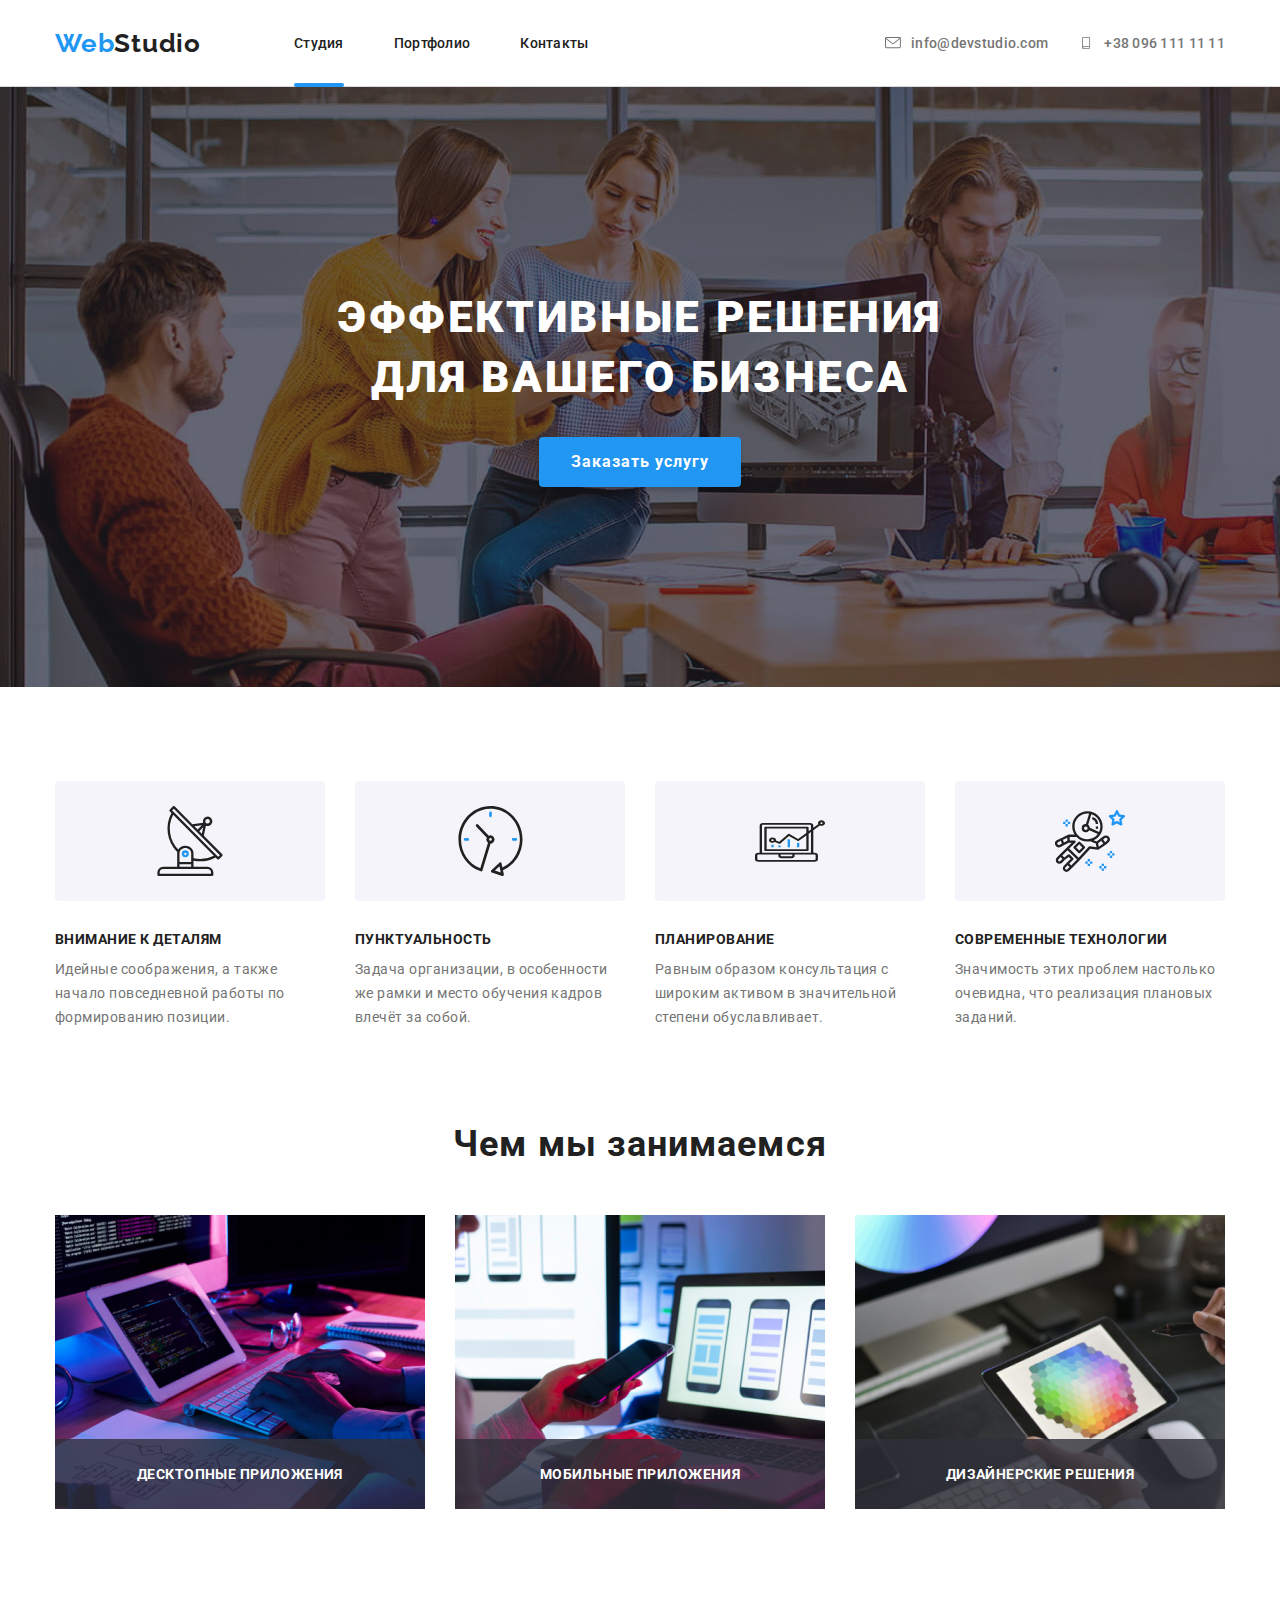
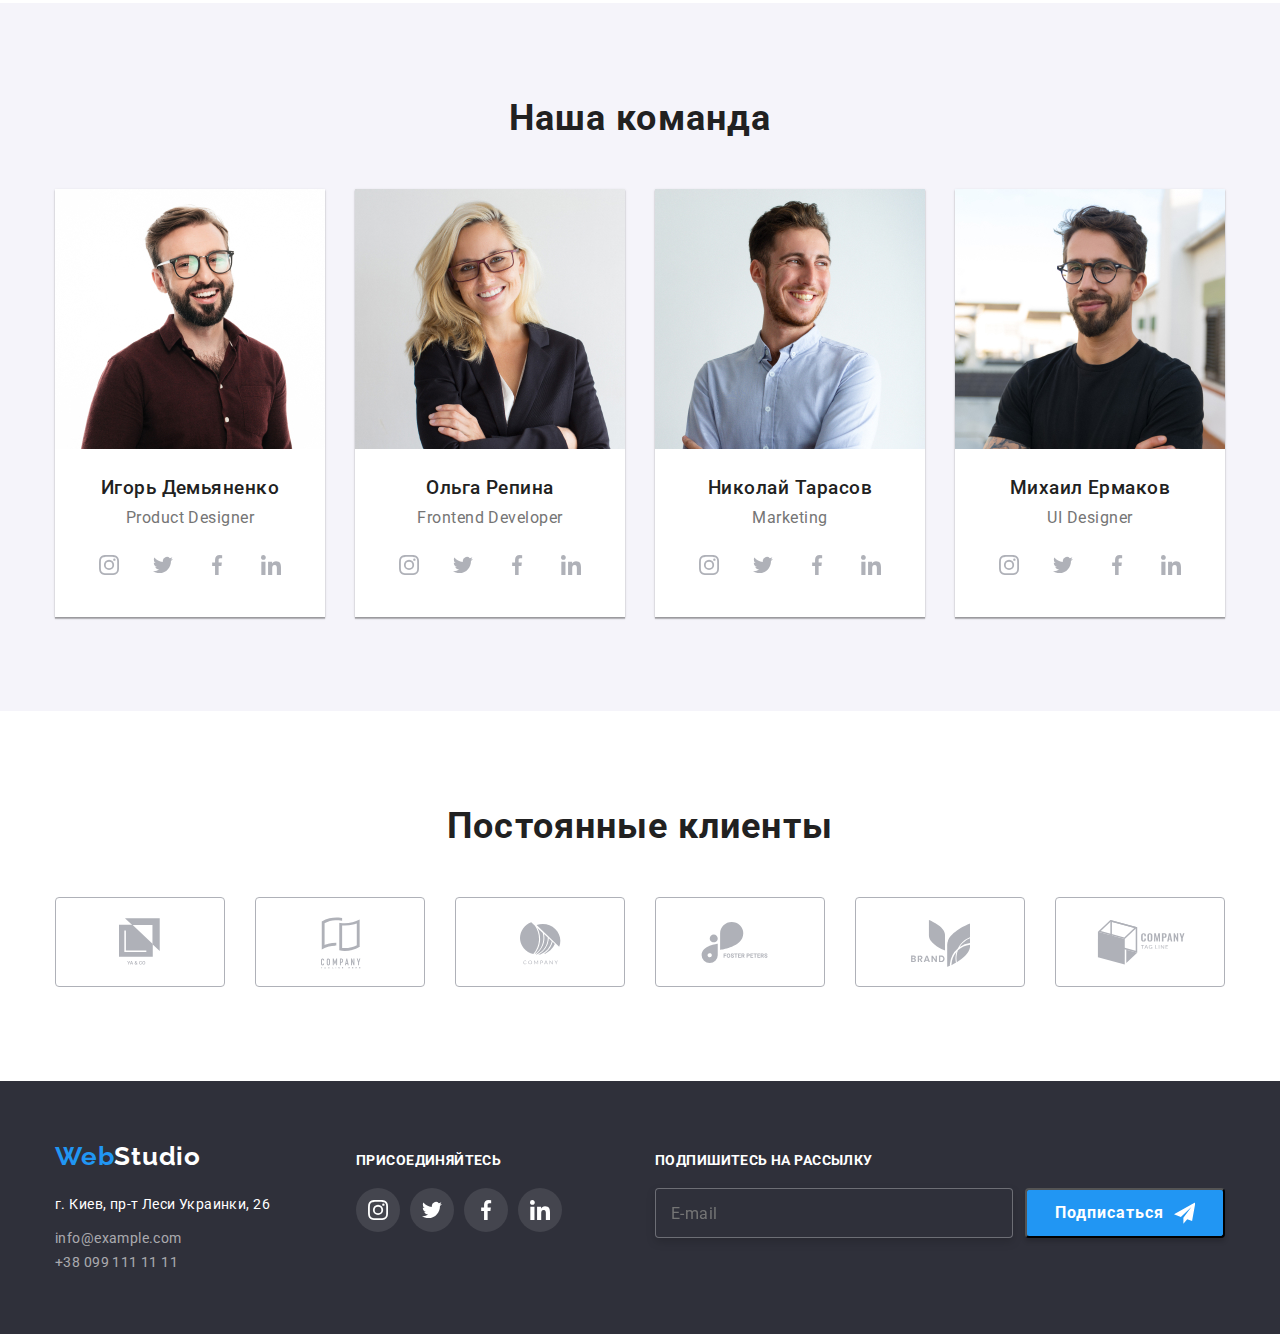
==== commit eb02e278: "fixes bem in footer and team section" ====
--- a/index.html
+++ b/index.html
@@ -12,7 +12,7 @@
   
   <body>
     <header class="header">
-      <div class="container page-head__container">
+      <div class="container header__container">
         <nav class="main-nav">
           <a href="index.html" class="logo"><span class="logo__part-web">Web</span>Studio</a>
       
@@ -107,34 +107,34 @@
                 <h3 class="employee-card__title">Игорь Демьяненко</h3>
                 <p lang="en" class="employee-card__text">Product Designer</p>
                 <ul>
-                  <li class="social-networks">
+                  <li class="social-network">
                     <a href="http://instagram.com/" target="_blank" rel="noopener noreferer"
                     aria-label="Instagram">
-                    <svg class="social-networks__icon" width="16" height="12">
+                    <svg class="social-network__icon" width="16" height="12">
                       <use href="./images/symbol-defs.svg#icon-instagram"></use>
                     </svg>
                     </a>
                   </li>
-                  <li class="social-networks">
+                  <li class="social-network">
                     <a href="https://twitter.com/" target="_blank" rel="noopener noreferer"
                       aria-label="Twitter">
-                      <svg class="social-networks__icon" width="16" height="12">
+                      <svg class="social-network__icon" width="16" height="12">
                         <use href="./images/symbol-defs.svg#icon-twitter"></use>
                       </svg>
                     </a>
                   </li>
-                  <li class="social-networks">
+                  <li class="social-network">
                     <a href="https://www.facebook.com/" target="_blank" rel="noopener noreferer"
                     aria-label="Facebook">
-                      <svg class="social-networks__icon" width="16" height="12">
+                      <svg class="social-network__icon" width="16" height="12">
                         <use href="./images/symbol-defs.svg#icon-facebook"></use>
                       </svg>
                     </a>
                   </li>
-                  <li class="social-networks">
+                  <li class="social-network">
                     <a href="https://www.linkedin.com/" target="_blank" rel="noopener noreferer"
                       aria-label="Linkedin">
-                      <svg class="social-networks__icon" width="16" height="12">
+                      <svg class="social-network__icon" width="16" height="12">
                         <use href="./images/symbol-defs.svg#icon-linkedin"></use>
                       </svg>
                     </a>
@@ -149,30 +149,30 @@
                 <h3 class="employee-card__title">Ольга Репина</h3>
                 <p lang="en" class="employee-card__text">Frontend Developer</p>
                 <ul>
-                  <li class="social-networks">
+                  <li class="social-network">
                     <a href="http://instagram.com/" target="_blank" rel="noopener noreferer" aria-label="Instagram">
-                      <svg class="social-networks__icon" width="16" height="12">
+                      <svg class="social-network__icon" width="16" height="12">
                         <use href="./images/symbol-defs.svg#icon-instagram"></use>
                       </svg>
                     </a>
                   </li>
-                  <li class="social-networks">
+                  <li class="social-network">
                     <a href="https://twitter.com/" target="_blank" rel="noopener noreferer" aria-label="Twitter">
-                      <svg class="social-networks__icon" width="16" height="12">
+                      <svg class="social-network__icon" width="16" height="12">
                         <use href="./images/symbol-defs.svg#icon-twitter"></use>
                       </svg>
                     </a>
                   </li>
-                  <li class="social-networks">
+                  <li class="social-network">
                     <a href="https://www.facebook.com/" target="_blank" rel="noopener noreferer" aria-label="Facebook">
-                      <svg class="social-networks__icon" width="16" height="12">
+                      <svg class="social-network__icon" width="16" height="12">
                         <use href="./images/symbol-defs.svg#icon-facebook"></use>
                       </svg>
                     </a>
                   </li>
-                  <li class="social-networks">
+                  <li class="social-network">
                     <a href="https://www.linkedin.com/" target="_blank" rel="noopener noreferer" aria-label="Linkedin">
-                      <svg class="social-networks__icon" width="16" height="12">
+                      <svg class="social-network__icon" width="16" height="12">
                         <use href="./images/symbol-defs.svg#icon-linkedin"></use>
                       </svg>
                     </a>
@@ -187,30 +187,30 @@
                 <h3 class="employee-card__title">Николай Тарасов</h3>
                 <p lang="en" class="employee-card__text">Marketing</p>
                 <ul>
-                  <li class="social-networks">
+                  <li class="social-network">
                     <a href="http://instagram.com/" target="_blank" rel="noopener noreferer" aria-label="Instagram">
-                      <svg class="social-networks__icon" width="16" height="12">
+                      <svg class="social-network__icon" width="16" height="12">
                         <use href="./images/symbol-defs.svg#icon-instagram"></use>
                       </svg>
                     </a>
                   </li>
-                  <li class="social-networks">
+                  <li class="social-network">
                     <a href="https://twitter.com/" target="_blank" rel="noopener noreferer" aria-label="Twitter">
-                      <svg class="social-networks__icon" width="16" height="12">
+                      <svg class="social-network__icon" width="16" height="12">
                         <use href="./images/symbol-defs.svg#icon-twitter"></use>
                       </svg>
                     </a>
                   </li>
-                  <li class="social-networks">
+                  <li class="social-network">
                     <a href="https://www.facebook.com/" target="_blank" rel="noopener noreferer" aria-label="Facebook">
-                      <svg class="social-networks__icon" width="16" height="12">
+                      <svg class="social-network__icon" width="16" height="12">
                         <use href="./images/symbol-defs.svg#icon-facebook"></use>
                       </svg>
                     </a>
                   </li>
-                  <li class="social-networks">
+                  <li class="social-network">
                     <a href="https://www.linkedin.com/" target="_blank" rel="noopener noreferer" aria-label="Linkedin">
-                      <svg class="social-networks__icon" width="16" height="12">
+                      <svg class="social-network__icon" width="16" height="12">
                         <use href="./images/symbol-defs.svg#icon-linkedin"></use>
                       </svg>
                     </a>
@@ -225,30 +225,30 @@
                 <h3 class="employee-card__title">Михаил Ермаков</h3>
                 <p lang="en" class="employee-card__text">UI Designer</p>
                 <ul>
-                  <li class="social-networks">
+                  <li class="social-network">
                     <a href="http://instagram.com/" target="_blank" rel="noopener noreferer" aria-label="Instagram">
-                      <svg class="social-networks__icon" width="16" height="12">
+                      <svg class="social-network__icon" width="16" height="12">
                         <use href="./images/symbol-defs.svg#icon-instagram"></use>
                       </svg>
                     </a>
                   </li>
-                  <li class="social-networks">
+                  <li class="social-network">
                     <a href="https://twitter.com/" target="_blank" rel="noopener noreferer" aria-label="Twitter">
-                      <svg class="social-networks__icon" width="16" height="12">
+                      <svg class="social-network__icon" width="16" height="12">
                         <use href="./images/symbol-defs.svg#icon-twitter"></use>
                       </svg>
                     </a>
                   </li>
-                  <li class="social-networks">
+                  <li class="social-network">
                     <a href="https://www.facebook.com/" target="_blank" rel="noopener noreferer" aria-label="Facebook">
-                      <svg class="social-networks__icon" width="16" height="12">
+                      <svg class="social-network__icon" width="16" height="12">
                         <use href="./images/symbol-defs.svg#icon-facebook"></use>
                       </svg>
                     </a>
                   </li>
-                  <li class="social-networks">
+                  <li class="social-network">
                     <a href="https://www.linkedin.com/" target="_blank" rel="noopener noreferer" aria-label="Linkedin">
-                      <svg class="social-networks__icon" width="16" height="12">
+                      <svg class="social-network__icon" width="16" height="12">
                         <use href="./images/symbol-defs.svg#icon-linkedin"></use>
                       </svg>
                     </a>
@@ -318,41 +318,41 @@
    
     <footer class="footer">
       <div class="container" id="contacts">
-        <div class="footer__contacts-widget">
-          <a href="index.html" class="logo footer__logo"><span class="logo__part-web">Web</span>Studio</a>
-          <address class="footer__post-address">г. Киев, пр-т Леси Украинки, 26</address>
-          <address class="footer__address">
-            <a href="mailto:info@example.com" class="footer__address-link">info@example.com<br></a>
-            <a href="tel:+380991111111" class="footer__address-link">+38 099 111 11 11</a>
+        <div class="contacts-widget">
+          <a href="index.html" class="logo logo--white"><span class="logo__part-web">Web</span>Studio</a>
+          <address class="contacts-widget__list">
+            <span class="contacts-widget__list--post-address">г. Киев, пр-т Леси Украинки, 26</span>
+            <a href="mailto:info@example.com" class="contacts-widget__link">info@example.com<br></a>
+            <a href="tel:+380991111111" class="contacts-widget__link">+38 099 111 11 11</a>
           </address>
         </div>
-        <div class="footer__social-networks-widget">
-          <p class="footer__title">Присоединяйтесь</p>
-          <ul class="footer__social-networks-list">
-            <li class="social-networks">
+        <div class="social-networks-widget">
+          <p class="footer-title">Присоединяйтесь</p>
+          <ul class="social-networks-list">
+            <li class="social-network">
               <a href="http://instagram.com/" target="_blank" rel="noopener noreferer" aria-label="Instagram">
-                <svg class="social-networks__icon social-networks__icon--white" width="16" height="12">
+                <svg class="social-network__icon social-network__icon--white" width="16" height="12">
                   <use href="./images/symbol-defs.svg#icon-instagram"></use>
                 </svg>
               </a>
             </li>
-            <li class="social-networks">
+            <li class="social-network">
               <a href="https://twitter.com/" target="_blank" rel="noopener noreferer" aria-label="Twitter">
-                <svg class="social-networks__icon social-networks__icon--white" width="16" height="12">
+                <svg class="social-network__icon social-network__icon--white" width="16" height="12">
                   <use href="./images/symbol-defs.svg#icon-twitter"></use>
                 </svg>
               </a>
             </li>
-            <li class="social-networks">
+            <li class="social-network">
               <a href="https://www.facebook.com/" target="_blank" rel="noopener noreferer" aria-label="Facebook">
-                <svg class="social-networks__icon social-networks__icon--white" width="16" height="12">
+                <svg class="social-network__icon social-network__icon--white" width="16" height="12">
                   <use href="./images/symbol-defs.svg#icon-facebook"></use>
                 </svg>
               </a>
             </li>
-            <li class="social-networks">
+            <li class="social-network">
               <a href="https://www.linkedin.com/" target="_blank" rel="noopener noreferer" aria-label="Linkedin">
-                <svg class="social-networks__icon social-networks__icon--white" width="16" height="12">
+                <svg class="social-network__icon social-network__icon--white" width="16" height="12">
                   <use href="./images/symbol-defs.svg#icon-linkedin"></use>
                 </svg>
               </a>
@@ -360,8 +360,8 @@
           </ul>
         </div>
 
-        <form class="footer__subscribe-form-widget" action="" method="POST">
-          <label class="footer__title" for="subscribe">Подпишитесь на рассылку</label>
+        <form class="subscribe-form-widget" action="" method="POST">
+          <label class="footer-title" for="subscribe">Подпишитесь на рассылку</label>
           <div class="subscribe-form">
             <input class="subscribe-form__input" type="email" name="email" placeholder="E-mail" id="subscribe" />
             <button class="subscribe-button" type="submit">
--- a/css/styles.css
+++ b/css/styles.css
@@ -41,7 +41,7 @@
 
 /* Page header and main navigation containers */
 
-.page-head__container,
+.header__container,
 .main-nav {
   display: flex;
   align-items: center;
@@ -60,6 +60,10 @@
 
   transition-duration: 250ms;
   transition-timing-function: cubic-bezier(0.4, 0, 0.2, 1);
+}
+
+.logo--white {
+  color: #ffffff;
 }
 
 .logo__part-web {
@@ -348,7 +352,7 @@
 
 /* Social networks list */
 
-.social-networks {
+.social-network {
   width: 44px;
   height: 44px;
   padding: 12px;
@@ -358,11 +362,11 @@
   transition-timing-function: cubic-bezier(0.4, 0, 0.2, 1);
 }
 
-.social-networks:not(:last-child) {
+.social-network:not(:last-child) {
   margin-right: 10px;
 }
 
-.social-networks__icon {
+.social-network__icon {
   fill: #afb1b8;
   width: 20px;
   height: 20px;
@@ -370,7 +374,7 @@
   transition-timing-function: cubic-bezier(0.4, 0, 0.2, 1);
 }
 
-.social-networks__icon--white {
+.social-network__icon--white {
   fill: #ffffff;
 }
 
@@ -454,53 +458,46 @@
   padding-bottom: 60px;
 }
 
-.footer__contacts-widget {
+/* Contacts widget */
+
+.contacts-widget {
   margin-right: 70px;
 }
 
-.footer__social-networks-widget {
-  margin-right: 93px;
-}
-
-.footer__subscribe-form-widget {
-  margin-left: auto;
-}
-
-.footer__logo {
-  color: #ffffff;
-}
-
-.footer__post-address {
-  color: #ffffff;
+.contacts-widget__list {
+  font-family: "Roboto", sans-serif;
+  font-weight: normal;
+  font-style: normal;
   font-size: 14px;
   line-height: 24px;
-  font-family: "Roboto", sans-serif;
-  font-style: normal;
+  letter-spacing: 0.03em;
+}
+
+.contacts-widget__list--post-address {
+  display: inline-block;
+  color: #ffffff;
   margin-bottom: 10px;
   margin-top: 20px;
 }
 
-.footer__address {
-  font-family: "Roboto", sans-serif;
-  font-weight: normal;
-  font-style: normal;
-  font-size: 14px;
-  line-height: 24px;
-  letter-spacing: 0.03em;
-}
-
-.footer__address-link {
+.contacts-widget__link {
   color: rgba(255, 255, 255, 0.6);
   inline-size: 10px;
 }
 
-.footer__social-networks-list {
+/* Social networks widget*/
+
+.social-networks-widget {
+  margin-right: 93px;
+}
+
+.social-networks-list {
   display: flex;
 }
 
 /* Footer titles */
 
-.footer__title {
+.footer-title {
   display: block;
   margin-top: 0px;
   margin-bottom: 20px;
@@ -514,7 +511,11 @@
   color: #ffffff;
 }
 
-/* Subscribe form */
+/* Subscribe form widget */
+
+.subscribe-form-widget {
+  margin-left: auto;
+}
 
 .subscribe-form {
   display: flex;
@@ -924,14 +925,14 @@
   outline: 0px;
 }
 
-.social-networks:hover,
-.social-networks:focus {
+.social-network:hover,
+.social-network:focus {
   background-color: #2196f3;
   border-radius: 25px;
 }
 
-.social-networks:hover .social-networks__icon,
-.social-networks:focus .social-networks__icon {
+.social-network:hover .social-network__icon,
+.social-network:focus .social-network__icon {
   fill: #ffffff;
 }
 
